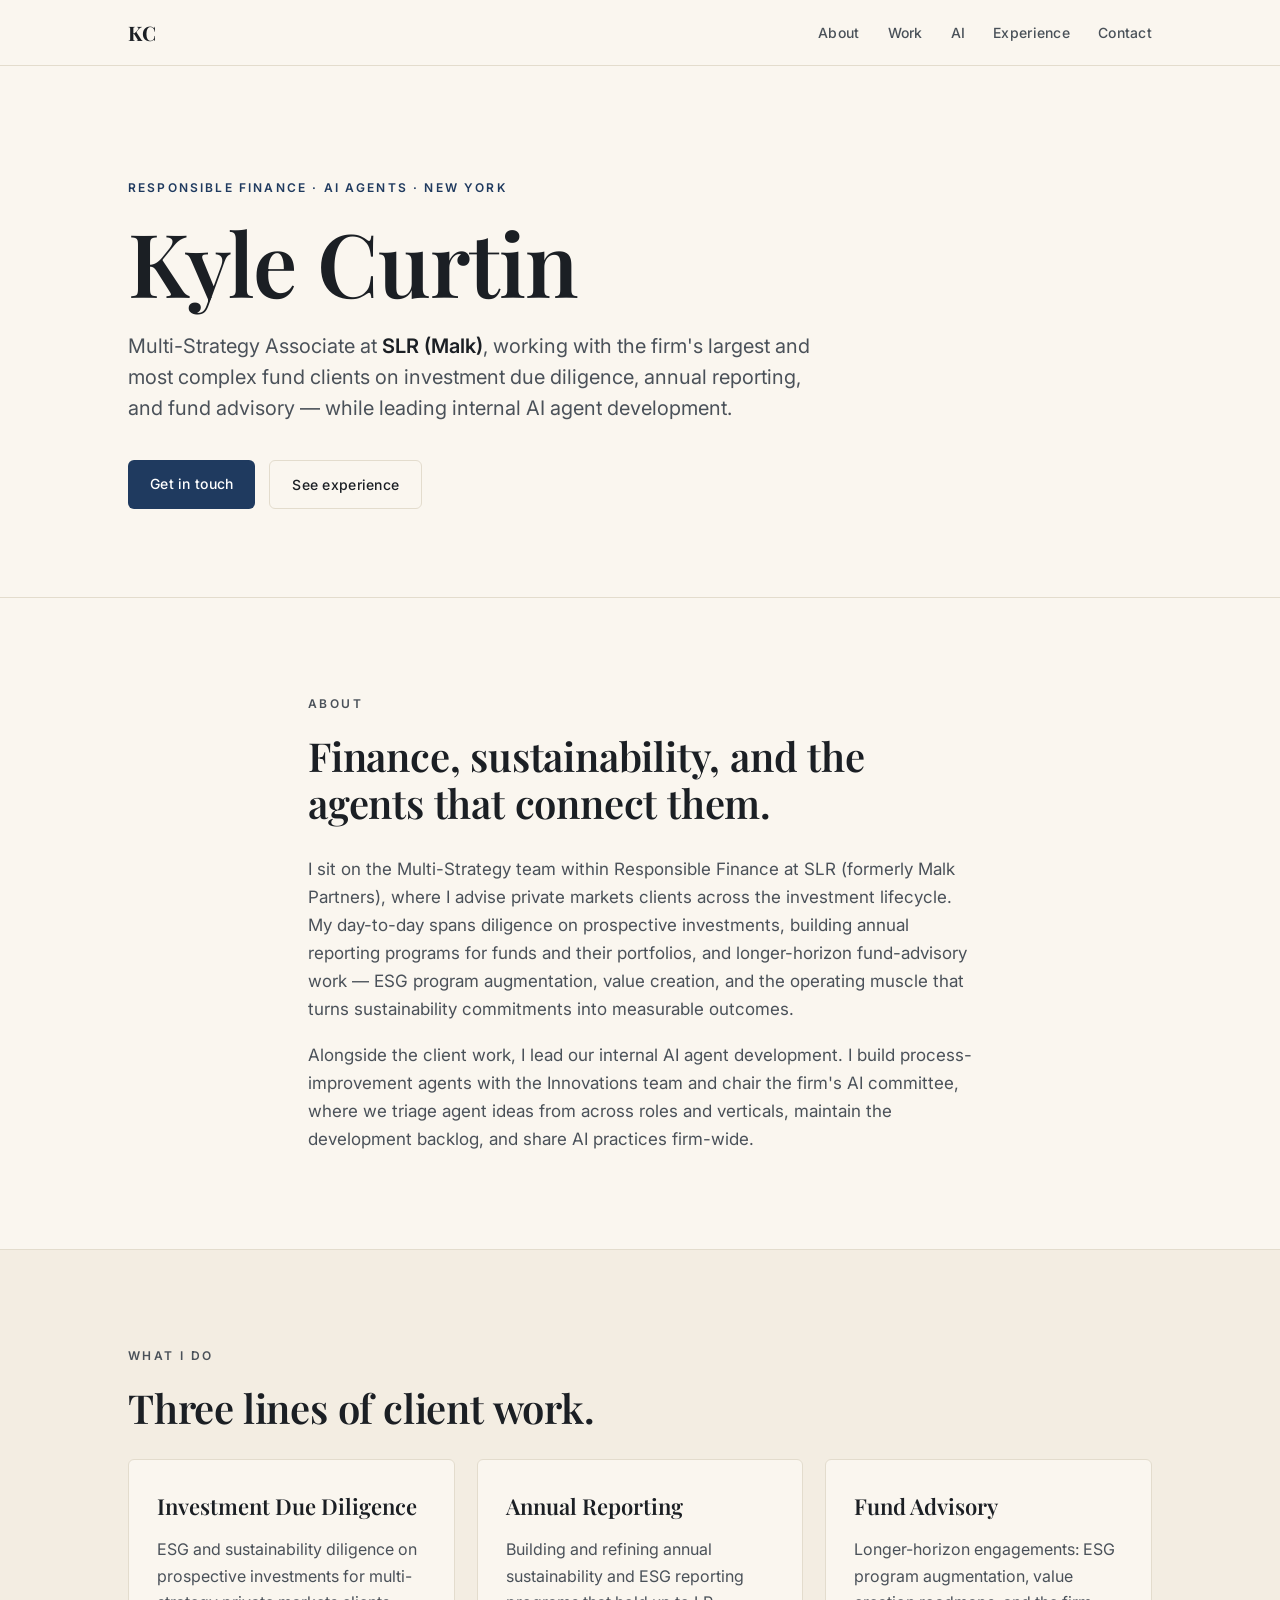
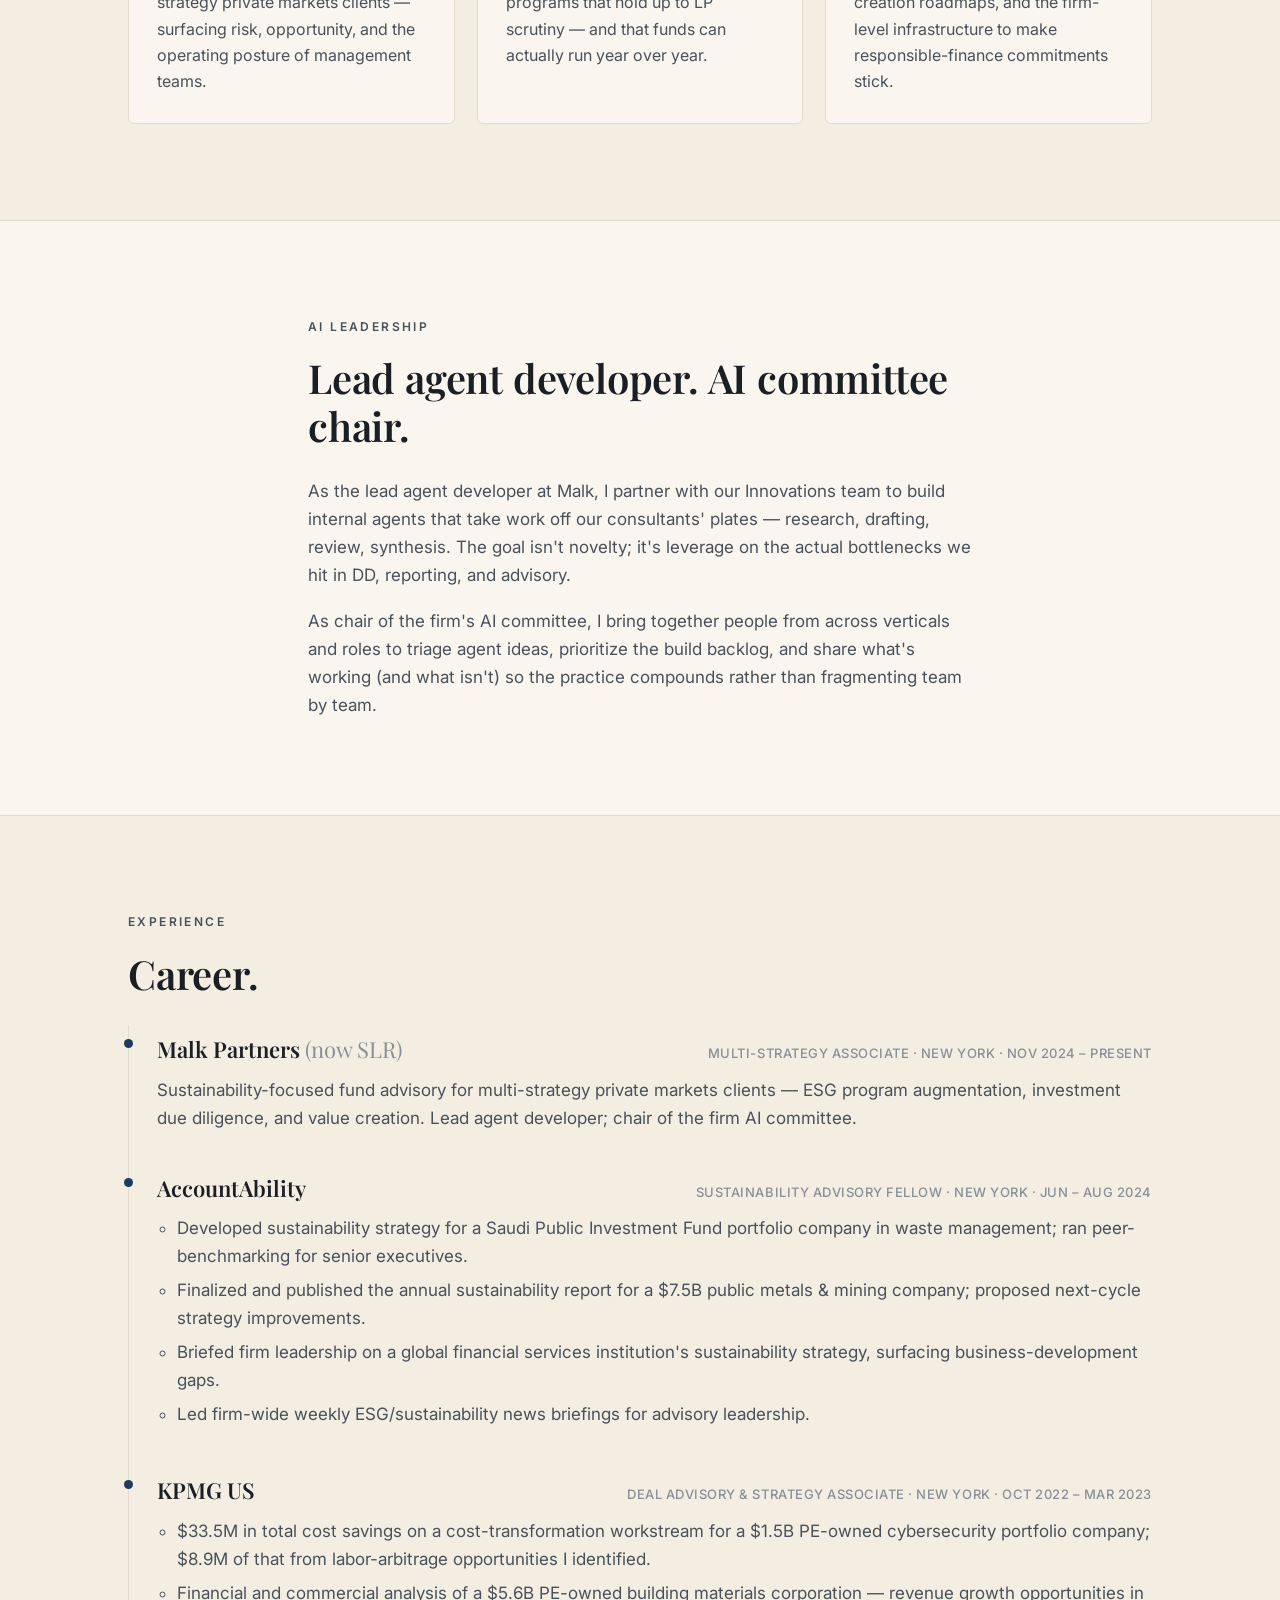
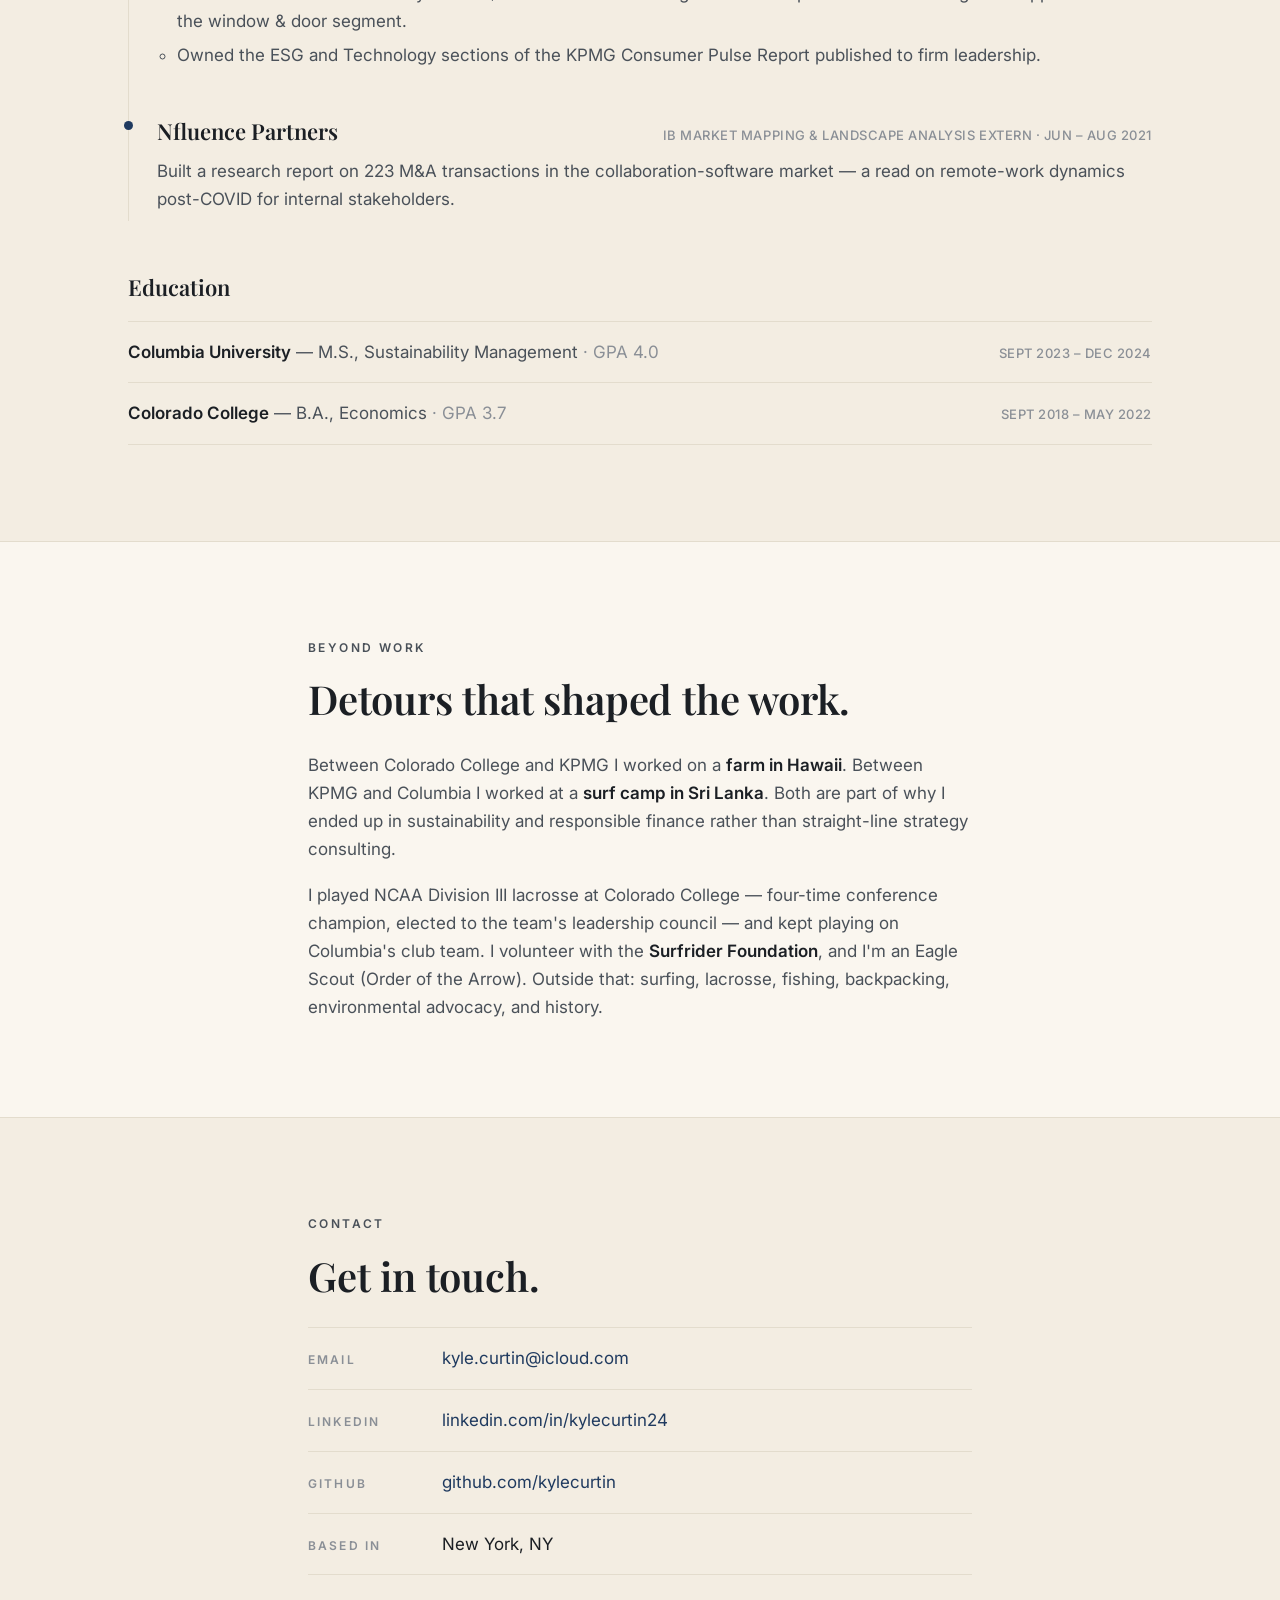
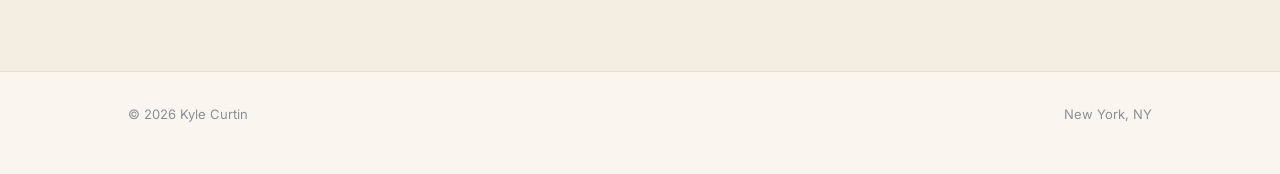
==== index.html @ 29f0e946 "Initial site: single-page personal site for Kyle Curtin" ====
<!doctype html>
<html lang="en">
<head>
  <meta charset="utf-8" />
  <meta name="viewport" content="width=device-width, initial-scale=1" />
  <title>Kyle Curtin — Responsible Finance · AI Agents</title>
  <meta name="description" content="Kyle Curtin — Multi-Strategy Associate at SLR (Malk). Investment due diligence, annual reporting, fund advisory, and AI agent development." />
  <meta name="author" content="Kyle Curtin" />
  <meta property="og:title" content="Kyle Curtin — Responsible Finance · AI Agents" />
  <meta property="og:description" content="Multi-Strategy Associate at SLR (Malk). Investment due diligence, annual reporting, fund advisory, and AI agent development." />
  <meta property="og:type" content="website" />
  <link rel="preconnect" href="https://fonts.googleapis.com" />
  <link rel="preconnect" href="https://fonts.gstatic.com" crossorigin />
  <link href="https://fonts.googleapis.com/css2?family=Playfair+Display:wght@500;600;700&family=Inter:wght@300;400;500;600&display=swap" rel="stylesheet" />
  <link rel="stylesheet" href="styles.css" />
</head>
<body>
  <header class="site-header">
    <div class="wrap">
      <a href="#top" class="mark">KC</a>
      <nav aria-label="Primary">
        <ul>
          <li><a href="#about">About</a></li>
          <li><a href="#work">Work</a></li>
          <li><a href="#ai">AI</a></li>
          <li><a href="#experience">Experience</a></li>
          <li><a href="#contact">Contact</a></li>
        </ul>
      </nav>
    </div>
  </header>

  <main id="top">

    <section class="hero">
      <div class="wrap">
        <p class="eyebrow">Responsible Finance · AI Agents · New York</p>
        <h1>Kyle Curtin</h1>
        <p class="lede">
          Multi-Strategy Associate at <strong>SLR (Malk)</strong>, working with the firm's largest and most complex fund clients on investment due diligence, annual reporting, and fund advisory — while leading internal AI agent development.
        </p>
        <div class="hero-actions">
          <a class="btn btn-primary" href="#contact">Get in touch</a>
          <a class="btn btn-ghost" href="#experience">See experience</a>
        </div>
      </div>
    </section>

    <section id="about" class="section">
      <div class="wrap narrow">
        <p class="section-label">About</p>
        <h2>Finance, sustainability, and the agents that connect them.</h2>
        <p>
          I sit on the Multi-Strategy team within Responsible Finance at SLR (formerly Malk Partners), where I advise private markets clients across the investment lifecycle. My day-to-day spans diligence on prospective investments, building annual reporting programs for funds and their portfolios, and longer-horizon fund-advisory work — ESG program augmentation, value creation, and the operating muscle that turns sustainability commitments into measurable outcomes.
        </p>
        <p>
          Alongside the client work, I lead our internal AI agent development. I build process-improvement agents with the Innovations team and chair the firm's AI committee, where we triage agent ideas from across roles and verticals, maintain the development backlog, and share AI practices firm-wide.
        </p>
      </div>
    </section>

    <section id="work" class="section section-alt">
      <div class="wrap">
        <p class="section-label">What I Do</p>
        <h2>Three lines of client work.</h2>
        <div class="cards">
          <article class="card">
            <h3>Investment Due Diligence</h3>
            <p>ESG and sustainability diligence on prospective investments for multi-strategy private markets clients — surfacing risk, opportunity, and the operating posture of management teams.</p>
          </article>
          <article class="card">
            <h3>Annual Reporting</h3>
            <p>Building and refining annual sustainability and ESG reporting programs that hold up to LP scrutiny — and that funds can actually run year over year.</p>
          </article>
          <article class="card">
            <h3>Fund Advisory</h3>
            <p>Longer-horizon engagements: ESG program augmentation, value creation roadmaps, and the firm-level infrastructure to make responsible-finance commitments stick.</p>
          </article>
        </div>
      </div>
    </section>

    <section id="ai" class="section">
      <div class="wrap narrow">
        <p class="section-label">AI Leadership</p>
        <h2>Lead agent developer. AI committee chair.</h2>
        <p>
          As the lead agent developer at Malk, I partner with our Innovations team to build internal agents that take work off our consultants' plates — research, drafting, review, synthesis. The goal isn't novelty; it's leverage on the actual bottlenecks we hit in DD, reporting, and advisory.
        </p>
        <p>
          As chair of the firm's AI committee, I bring together people from across verticals and roles to triage agent ideas, prioritize the build backlog, and share what's working (and what isn't) so the practice compounds rather than fragmenting team by team.
        </p>
      </div>
    </section>

    <section id="experience" class="section section-alt">
      <div class="wrap">
        <p class="section-label">Experience</p>
        <h2>Career.</h2>
        <ol class="timeline">
          <li>
            <div class="tl-head">
              <h3>Malk Partners <span class="muted">(now SLR)</span></h3>
              <span class="tl-meta">Multi-Strategy Associate · New York · Nov 2024 – present</span>
            </div>
            <p>Sustainability-focused fund advisory for multi-strategy private markets clients — ESG program augmentation, investment due diligence, and value creation. Lead agent developer; chair of the firm AI committee.</p>
          </li>
          <li>
            <div class="tl-head">
              <h3>AccountAbility</h3>
              <span class="tl-meta">Sustainability Advisory Fellow · New York · Jun – Aug 2024</span>
            </div>
            <ul>
              <li>Developed sustainability strategy for a Saudi Public Investment Fund portfolio company in waste management; ran peer-benchmarking for senior executives.</li>
              <li>Finalized and published the annual sustainability report for a $7.5B public metals &amp; mining company; proposed next-cycle strategy improvements.</li>
              <li>Briefed firm leadership on a global financial services institution's sustainability strategy, surfacing business-development gaps.</li>
              <li>Led firm-wide weekly ESG/sustainability news briefings for advisory leadership.</li>
            </ul>
          </li>
          <li>
            <div class="tl-head">
              <h3>KPMG US</h3>
              <span class="tl-meta">Deal Advisory &amp; Strategy Associate · New York · Oct 2022 – Mar 2023</span>
            </div>
            <ul>
              <li>$33.5M in total cost savings on a cost-transformation workstream for a $1.5B PE-owned cybersecurity portfolio company; $8.9M of that from labor-arbitrage opportunities I identified.</li>
              <li>Financial and commercial analysis of a $5.6B PE-owned building materials corporation — revenue growth opportunities in the window &amp; door segment.</li>
              <li>Owned the ESG and Technology sections of the KPMG Consumer Pulse Report published to firm leadership.</li>
            </ul>
          </li>
          <li>
            <div class="tl-head">
              <h3>Nfluence Partners</h3>
              <span class="tl-meta">IB Market Mapping &amp; Landscape Analysis Extern · Jun – Aug 2021</span>
            </div>
            <p>Built a research report on 223 M&amp;A transactions in the collaboration-software market — a read on remote-work dynamics post-COVID for internal stakeholders.</p>
          </li>
        </ol>

        <h3 class="edu-heading">Education</h3>
        <div class="edu">
          <div class="edu-row">
            <div>
              <strong>Columbia University</strong> — M.S., Sustainability Management
              <span class="muted">· GPA 4.0</span>
            </div>
            <span class="tl-meta">Sept 2023 – Dec 2024</span>
          </div>
          <div class="edu-row">
            <div>
              <strong>Colorado College</strong> — B.A., Economics
              <span class="muted">· GPA 3.7</span>
            </div>
            <span class="tl-meta">Sept 2018 – May 2022</span>
          </div>
        </div>
      </div>
    </section>

    <section id="beyond" class="section">
      <div class="wrap narrow">
        <p class="section-label">Beyond Work</p>
        <h2>Detours that shaped the work.</h2>
        <p>
          Between Colorado College and KPMG I worked on a <strong>farm in Hawaii</strong>. Between KPMG and Columbia I worked at a <strong>surf camp in Sri Lanka</strong>. Both are part of why I ended up in sustainability and responsible finance rather than straight-line strategy consulting.
        </p>
        <p>
          I played NCAA Division III lacrosse at Colorado College — four-time conference champion, elected to the team's leadership council — and kept playing on Columbia's club team. I volunteer with the <strong>Surfrider Foundation</strong>, and I'm an Eagle Scout (Order of the Arrow). Outside that: surfing, lacrosse, fishing, backpacking, environmental advocacy, and history.
        </p>
      </div>
    </section>

    <section id="contact" class="section section-alt">
      <div class="wrap narrow contact">
        <p class="section-label">Contact</p>
        <h2>Get in touch.</h2>
        <ul class="contact-list">
          <li><span class="lbl">Email</span><a href="mailto:kyle.curtin@icloud.com">kyle.curtin@icloud.com</a></li>
          <li><span class="lbl">LinkedIn</span><a href="https://linkedin.com/in/kylecurtin24/" rel="me noopener" target="_blank">linkedin.com/in/kylecurtin24</a></li>
          <li><span class="lbl">GitHub</span><a href="https://github.com/kylecurtin" rel="me noopener" target="_blank">github.com/kylecurtin</a></li>
          <li><span class="lbl">Based in</span><span>New York, NY</span></li>
        </ul>
      </div>
    </section>
  </main>

  <footer class="site-footer">
    <div class="wrap">
      <span>© <span id="year"></span> Kyle Curtin</span>
      <span class="muted">New York, NY</span>
    </div>
  </footer>

  <script>
    document.getElementById('year').textContent = new Date().getFullYear();
  </script>
</body>
</html>
---- styles.css ----
:root {
  --bg: #faf6ef;
  --bg-alt: #f3ede2;
  --ink: #1b1f24;
  --ink-soft: #4a5159;
  --muted: #8a8f96;
  --rule: #e3dccd;
  --accent: #1f3a5f;
  --accent-soft: #2c4f7c;
  --max: 1080px;
  --max-narrow: 720px;
  --radius: 6px;
  --serif: "Playfair Display", "Iowan Old Style", Georgia, serif;
  --sans: "Inter", -apple-system, BlinkMacSystemFont, "Segoe UI", Helvetica, Arial, sans-serif;
}

* { box-sizing: border-box; }

html { scroll-behavior: smooth; }

body {
  margin: 0;
  font-family: var(--sans);
  font-weight: 400;
  font-size: 17px;
  line-height: 1.65;
  color: var(--ink);
  background: var(--bg);
  -webkit-font-smoothing: antialiased;
  -moz-osx-font-smoothing: grayscale;
}

a {
  color: var(--accent);
  text-decoration: none;
  border-bottom: 1px solid transparent;
  transition: border-color 0.18s ease, color 0.18s ease;
}
a:hover { border-bottom-color: var(--accent); }

strong { font-weight: 600; color: var(--ink); }

.wrap {
  width: 100%;
  max-width: var(--max);
  margin: 0 auto;
  padding: 0 28px;
}
.wrap.narrow { max-width: var(--max-narrow); }

/* Header */
.site-header {
  position: sticky;
  top: 0;
  z-index: 10;
  background: rgba(250, 246, 239, 0.88);
  backdrop-filter: saturate(180%) blur(10px);
  -webkit-backdrop-filter: saturate(180%) blur(10px);
  border-bottom: 1px solid var(--rule);
}
.site-header .wrap {
  display: flex;
  align-items: center;
  justify-content: space-between;
  padding-top: 16px;
  padding-bottom: 16px;
}
.mark {
  font-family: var(--serif);
  font-weight: 700;
  font-size: 20px;
  letter-spacing: 0.04em;
  color: var(--ink);
  border-bottom: none;
}
.site-header nav ul {
  display: flex;
  gap: 28px;
  list-style: none;
  margin: 0;
  padding: 0;
}
.site-header nav a {
  color: var(--ink-soft);
  font-size: 14px;
  font-weight: 500;
  letter-spacing: 0.02em;
}
.site-header nav a:hover { color: var(--accent); }

/* Hero */
.hero {
  padding: 112px 0 88px;
  border-bottom: 1px solid var(--rule);
}
.eyebrow {
  font-size: 12px;
  letter-spacing: 0.18em;
  text-transform: uppercase;
  color: var(--accent);
  font-weight: 600;
  margin: 0 0 18px;
}
.hero h1 {
  font-family: var(--serif);
  font-weight: 600;
  font-size: clamp(48px, 7vw, 88px);
  line-height: 1.04;
  letter-spacing: -0.01em;
  margin: 0 0 24px;
  color: var(--ink);
}
.lede {
  font-size: 20px;
  line-height: 1.55;
  max-width: 700px;
  color: var(--ink-soft);
  margin: 0 0 36px;
}
.hero-actions { display: flex; gap: 14px; flex-wrap: wrap; }
.btn {
  display: inline-block;
  padding: 12px 22px;
  font-size: 14px;
  font-weight: 500;
  letter-spacing: 0.02em;
  border-radius: var(--radius);
  border-bottom: none;
  transition: background 0.18s, color 0.18s, border-color 0.18s;
}
.btn-primary {
  background: var(--accent);
  color: #fff;
}
.btn-primary:hover { background: var(--accent-soft); }
.btn-ghost {
  background: transparent;
  color: var(--ink);
  border: 1px solid var(--rule);
}
.btn-ghost:hover { border-color: var(--accent); color: var(--accent); }

/* Sections */
.section {
  padding: 96px 0;
  border-bottom: 1px solid var(--rule);
}
.section-alt { background: var(--bg-alt); }
.section-label {
  font-size: 12px;
  letter-spacing: 0.2em;
  text-transform: uppercase;
  color: var(--accent);
  font-weight: 600;
  margin: 0 0 14px;
}
.section h2 {
  font-family: var(--serif);
  font-weight: 600;
  font-size: clamp(28px, 3.4vw, 40px);
  line-height: 1.18;
  letter-spacing: -0.005em;
  margin: 0 0 28px;
  color: var(--ink);
  max-width: 720px;
}
.section p { margin: 0 0 18px; color: var(--ink-soft); }
.section p:last-child { margin-bottom: 0; }

/* Cards (Work) */
.cards {
  display: grid;
  gap: 22px;
  grid-template-columns: repeat(3, 1fr);
  margin-top: 8px;
}
.card {
  background: var(--bg);
  border: 1px solid var(--rule);
  border-radius: var(--radius);
  padding: 28px;
}
.card h3 {
  font-family: var(--serif);
  font-weight: 600;
  font-size: 22px;
  margin: 0 0 12px;
  color: var(--ink);
}
.card p { margin: 0; color: var(--ink-soft); font-size: 16px; }

/* Timeline */
.timeline {
  list-style: none;
  margin: 12px 0 0;
  padding: 0;
  border-left: 1px solid var(--rule);
}
.timeline > li {
  position: relative;
  padding: 6px 0 32px 28px;
}
.timeline > li::before {
  content: "";
  position: absolute;
  left: -5px;
  top: 14px;
  width: 9px;
  height: 9px;
  border-radius: 50%;
  background: var(--accent);
}
.timeline > li:last-child { padding-bottom: 8px; }
.tl-head {
  display: flex;
  align-items: baseline;
  justify-content: space-between;
  flex-wrap: wrap;
  gap: 8px 18px;
  margin-bottom: 8px;
}
.tl-head h3 {
  font-family: var(--serif);
  font-weight: 600;
  font-size: 22px;
  color: var(--ink);
  margin: 0;
}
.tl-meta {
  font-size: 13px;
  letter-spacing: 0.04em;
  color: var(--muted);
  text-transform: uppercase;
  font-weight: 500;
}
.timeline ul {
  margin: 8px 0 0;
  padding-left: 20px;
  color: var(--ink-soft);
}
.timeline ul li { margin-bottom: 6px; }
.timeline p { margin: 0; color: var(--ink-soft); }

.muted { color: var(--muted); font-weight: 400; }

/* Education */
.edu-heading {
  font-family: var(--serif);
  font-weight: 600;
  font-size: 22px;
  margin: 48px 0 16px;
  color: var(--ink);
}
.edu { border-top: 1px solid var(--rule); }
.edu-row {
  display: flex;
  justify-content: space-between;
  align-items: baseline;
  gap: 18px;
  padding: 16px 0;
  border-bottom: 1px solid var(--rule);
  flex-wrap: wrap;
}
.edu-row > div { color: var(--ink-soft); }
.edu-row strong { color: var(--ink); }

/* Contact */
.contact-list {
  list-style: none;
  margin: 8px 0 0;
  padding: 0;
  border-top: 1px solid var(--rule);
}
.contact-list li {
  display: flex;
  align-items: baseline;
  gap: 24px;
  padding: 16px 0;
  border-bottom: 1px solid var(--rule);
}
.contact-list .lbl {
  width: 110px;
  flex-shrink: 0;
  font-size: 12px;
  letter-spacing: 0.18em;
  text-transform: uppercase;
  color: var(--muted);
  font-weight: 600;
}

/* Footer */
.site-footer {
  padding: 32px 0 48px;
  font-size: 13px;
  color: var(--muted);
}
.site-footer .wrap {
  display: flex;
  justify-content: space-between;
  flex-wrap: wrap;
  gap: 8px;
}

/* Responsive */
@media (max-width: 820px) {
  body { font-size: 16px; }
  .hero { padding: 80px 0 64px; }
  .section { padding: 72px 0; }
  .cards { grid-template-columns: 1fr; }
  .site-header nav ul { gap: 18px; }
  .site-header nav a { font-size: 13px; }
  .mark { font-size: 18px; }
  .contact-list li { flex-direction: column; gap: 4px; }
  .contact-list .lbl { width: auto; }
}

@media (max-width: 520px) {
  .site-header nav ul { gap: 14px; }
  .site-header .wrap { padding: 14px 20px; }
  .wrap { padding: 0 20px; }
  .hero { padding: 64px 0 56px; }
  .lede { font-size: 18px; }
  .section { padding: 60px 0; }
  .tl-head { flex-direction: column; gap: 4px; }
}

@media (prefers-color-scheme: dark) {
  /* Keep the cream-and-navy aesthetic in dark contexts too — opt out of OS dark mode. */
  body { background: var(--bg); color: var(--ink); }
}
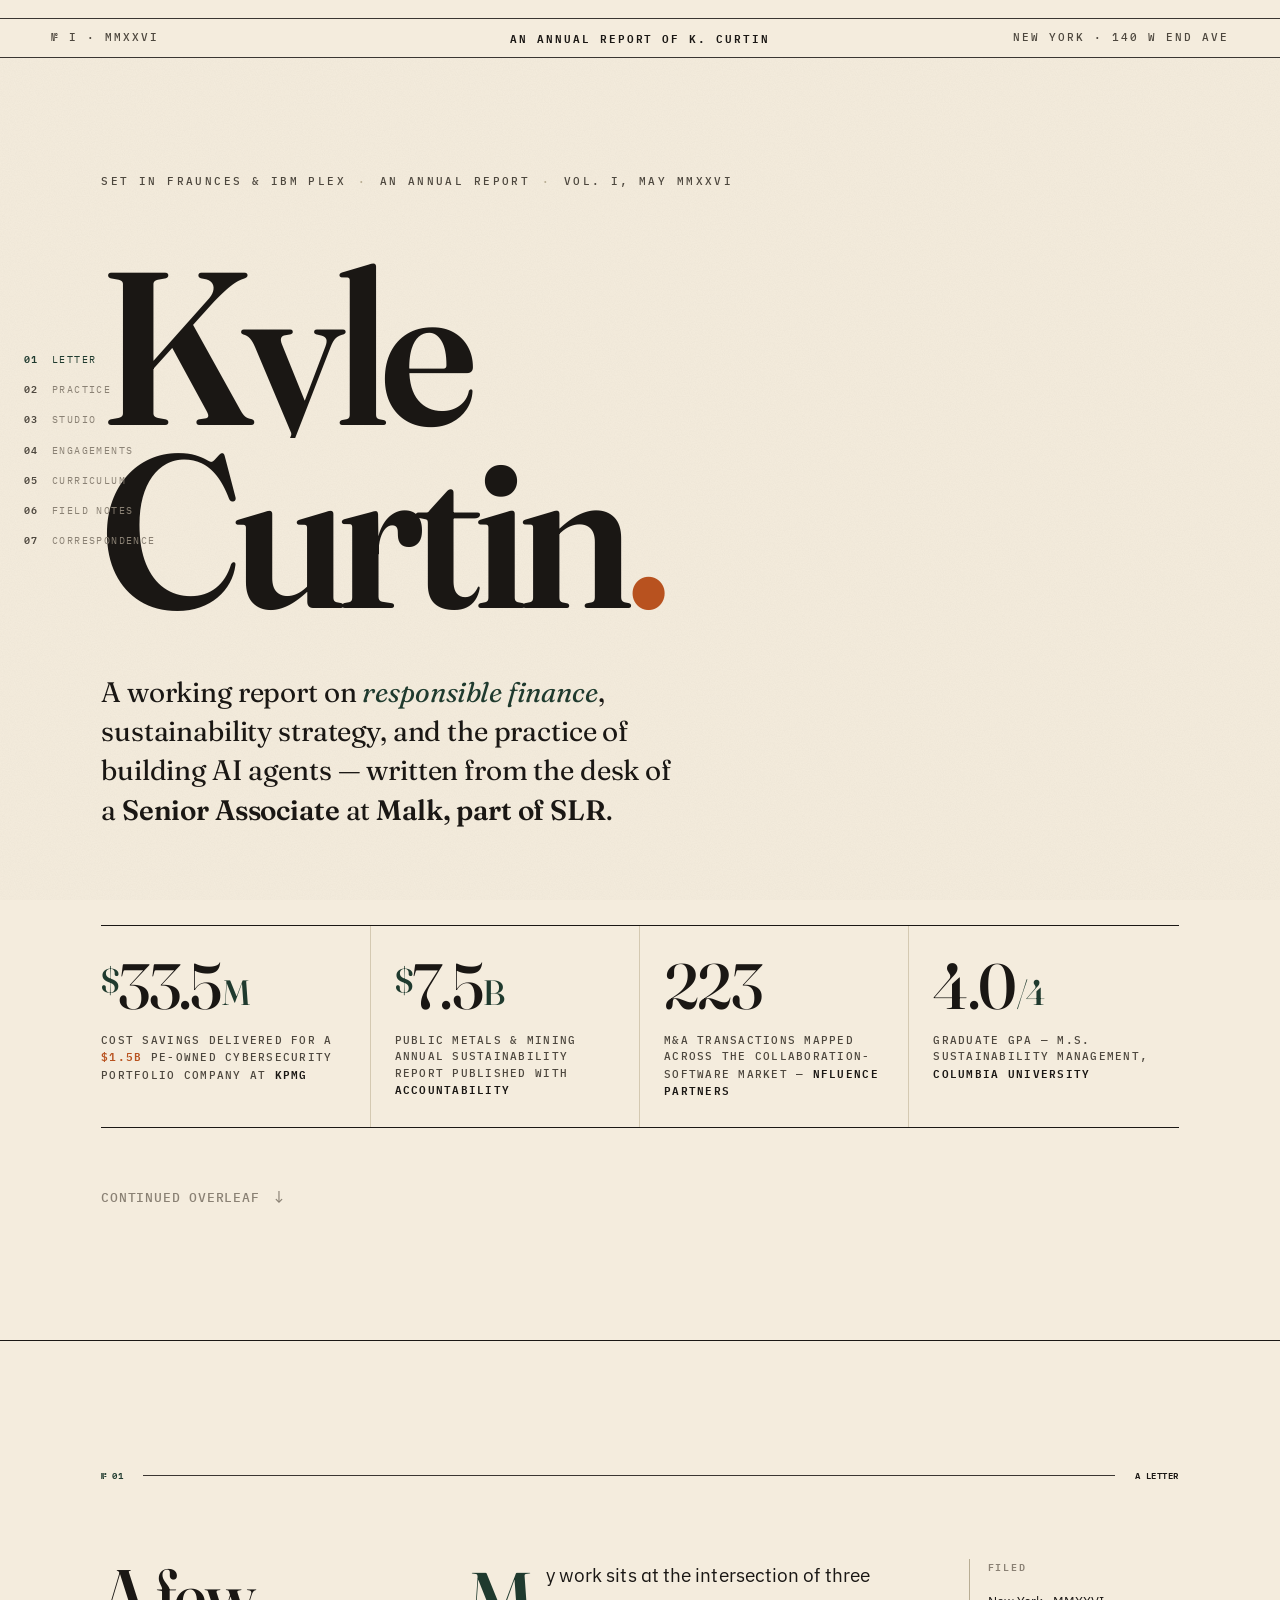
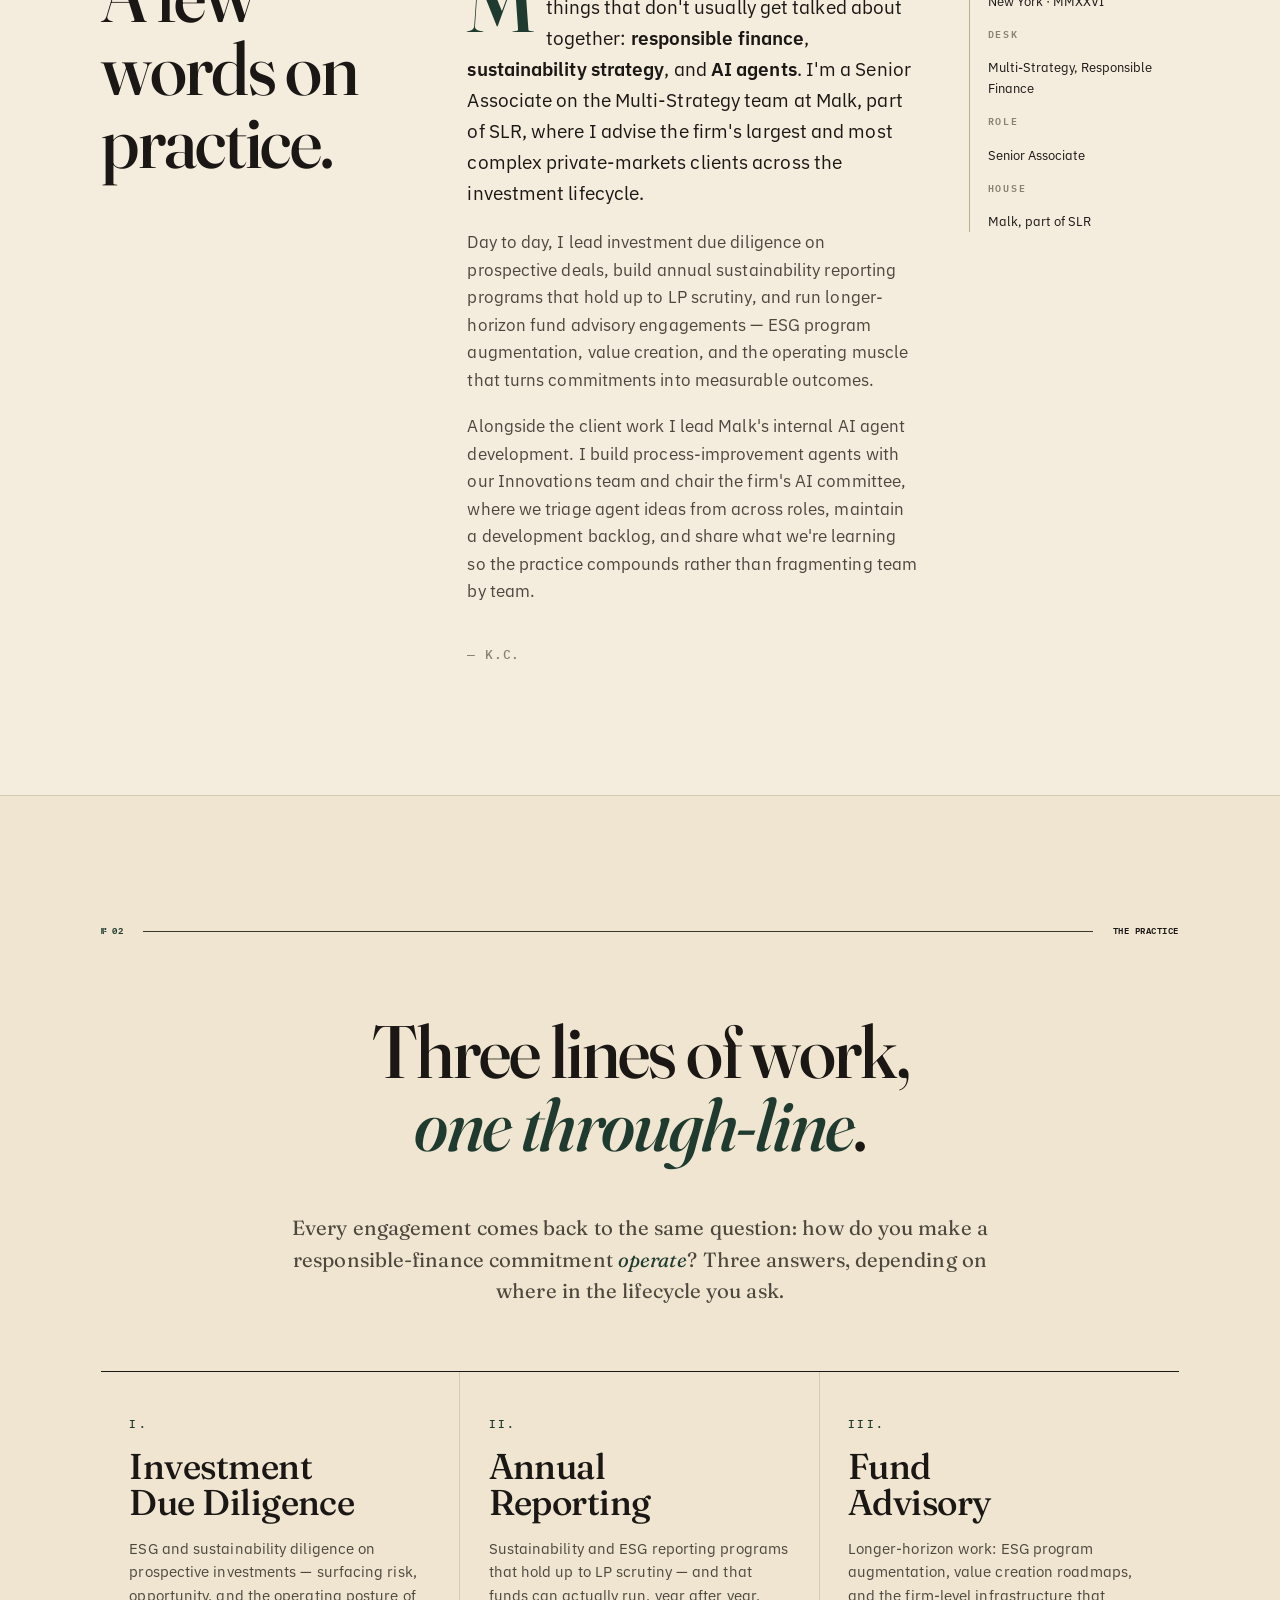
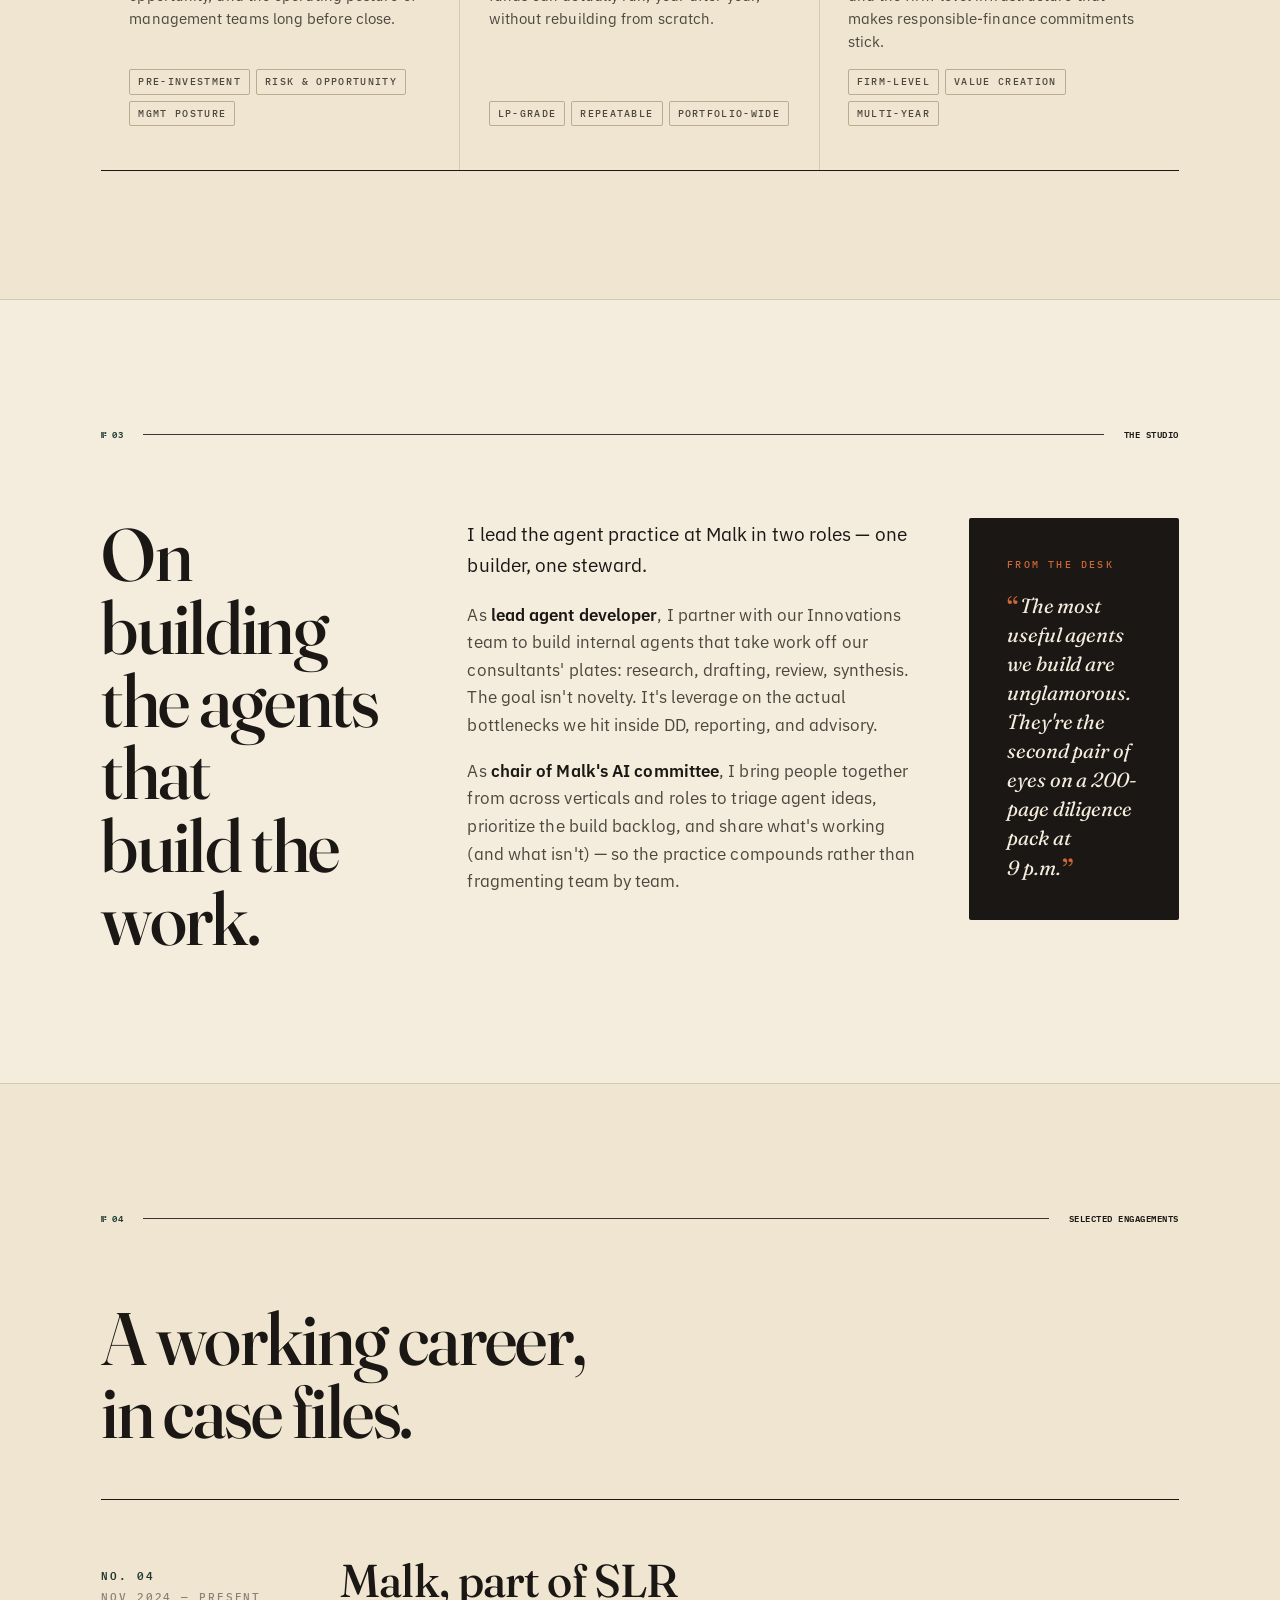
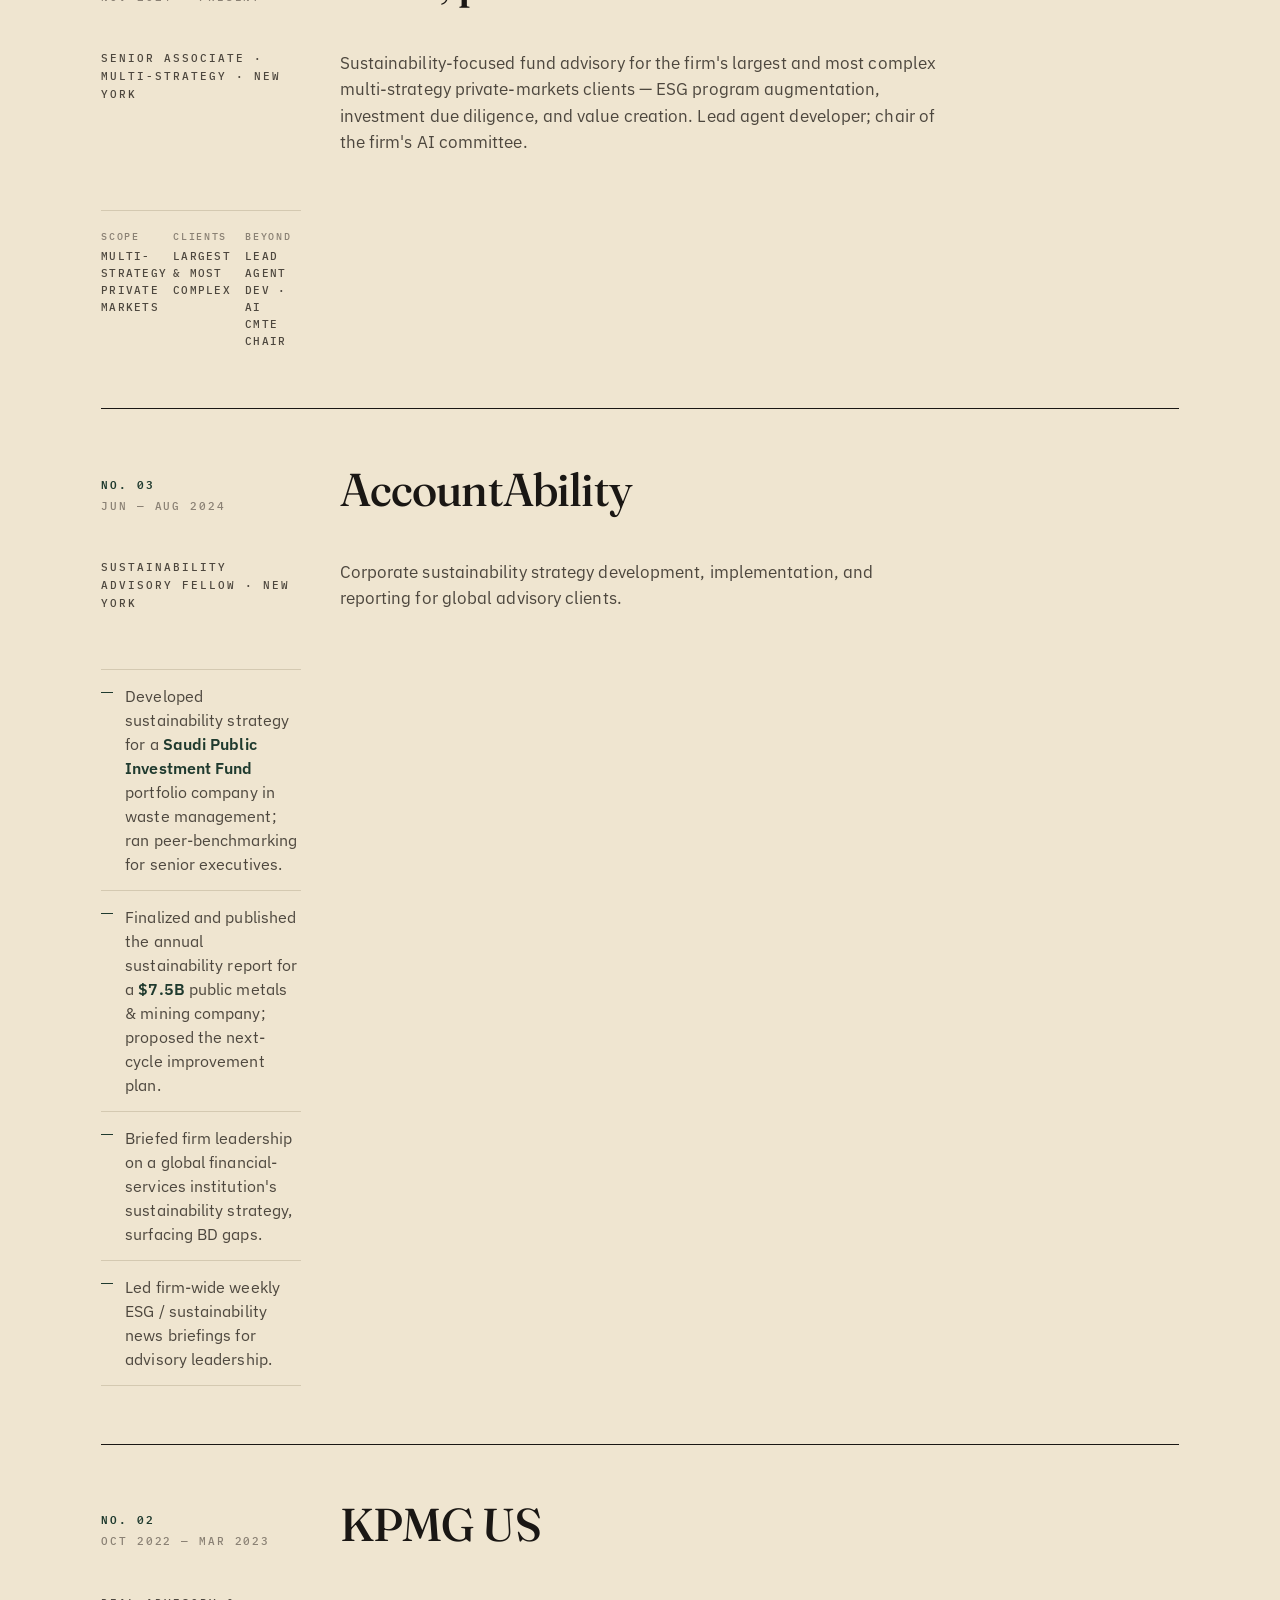
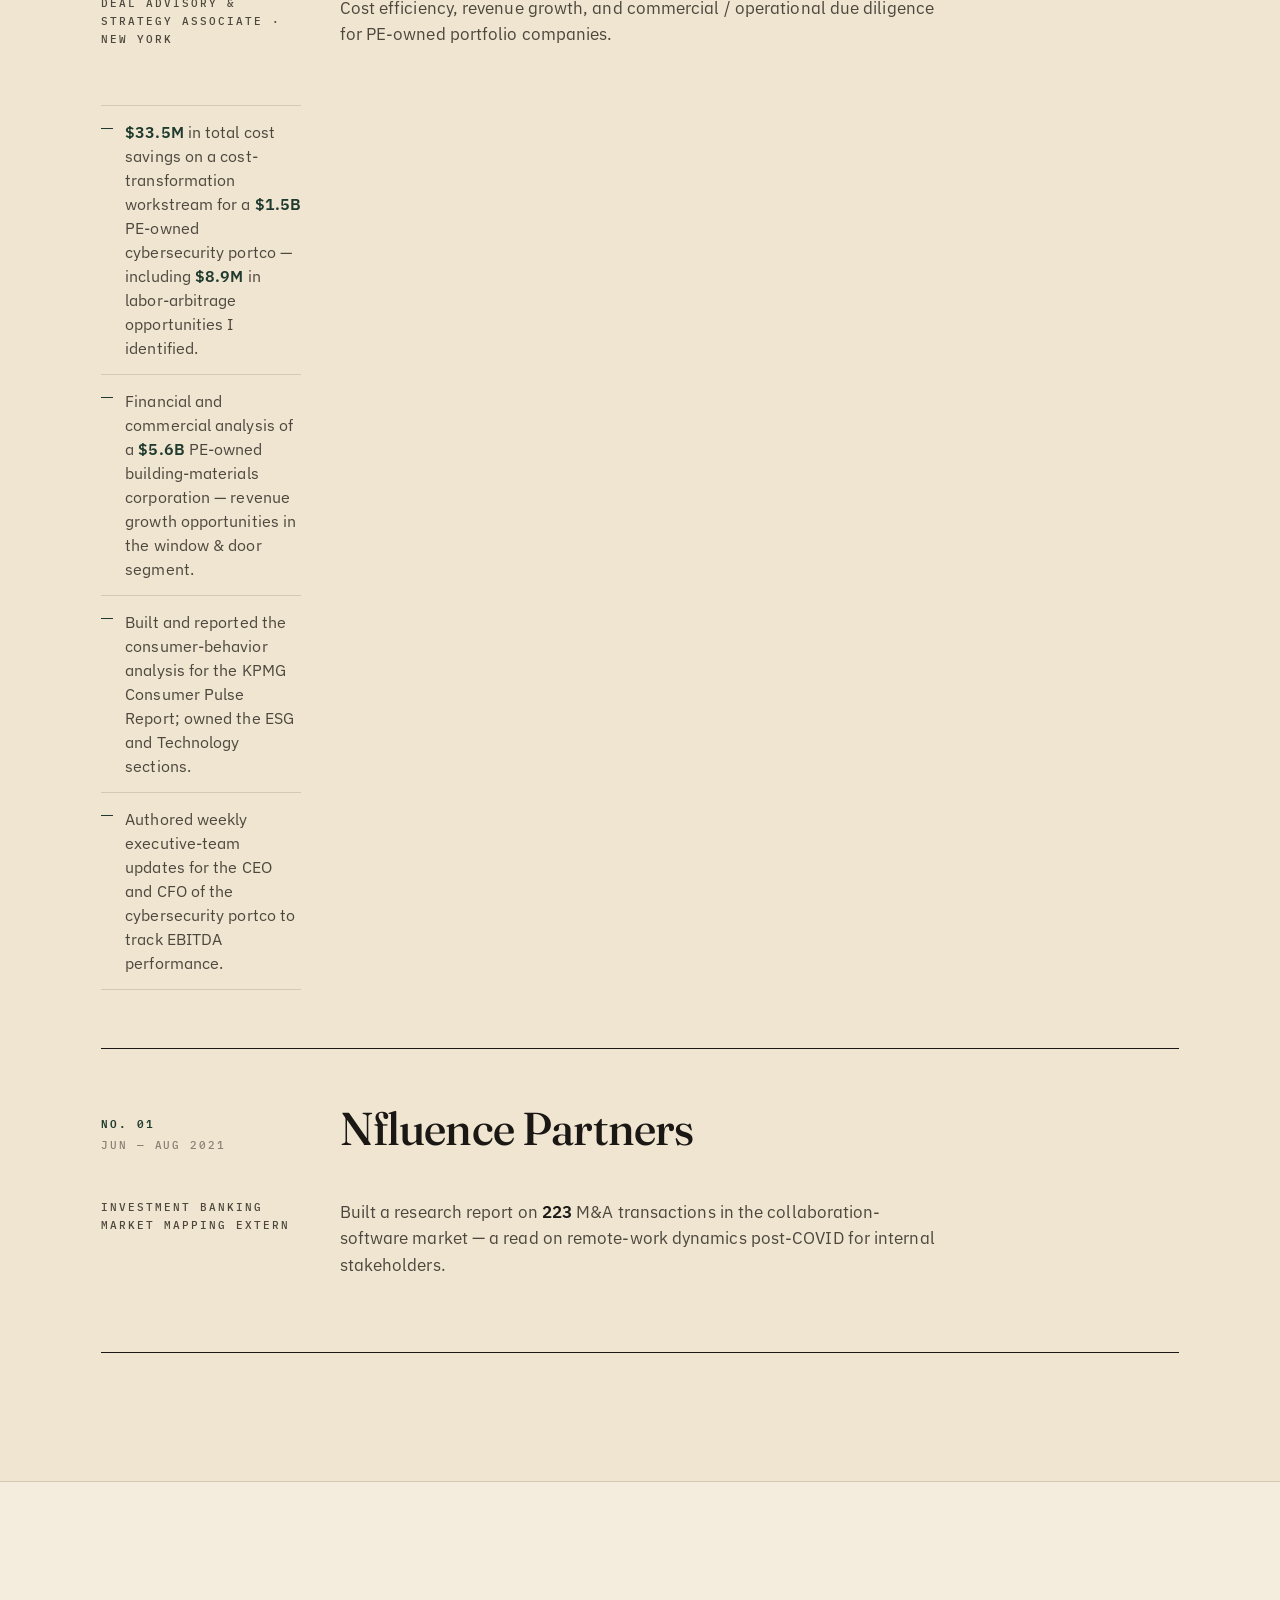
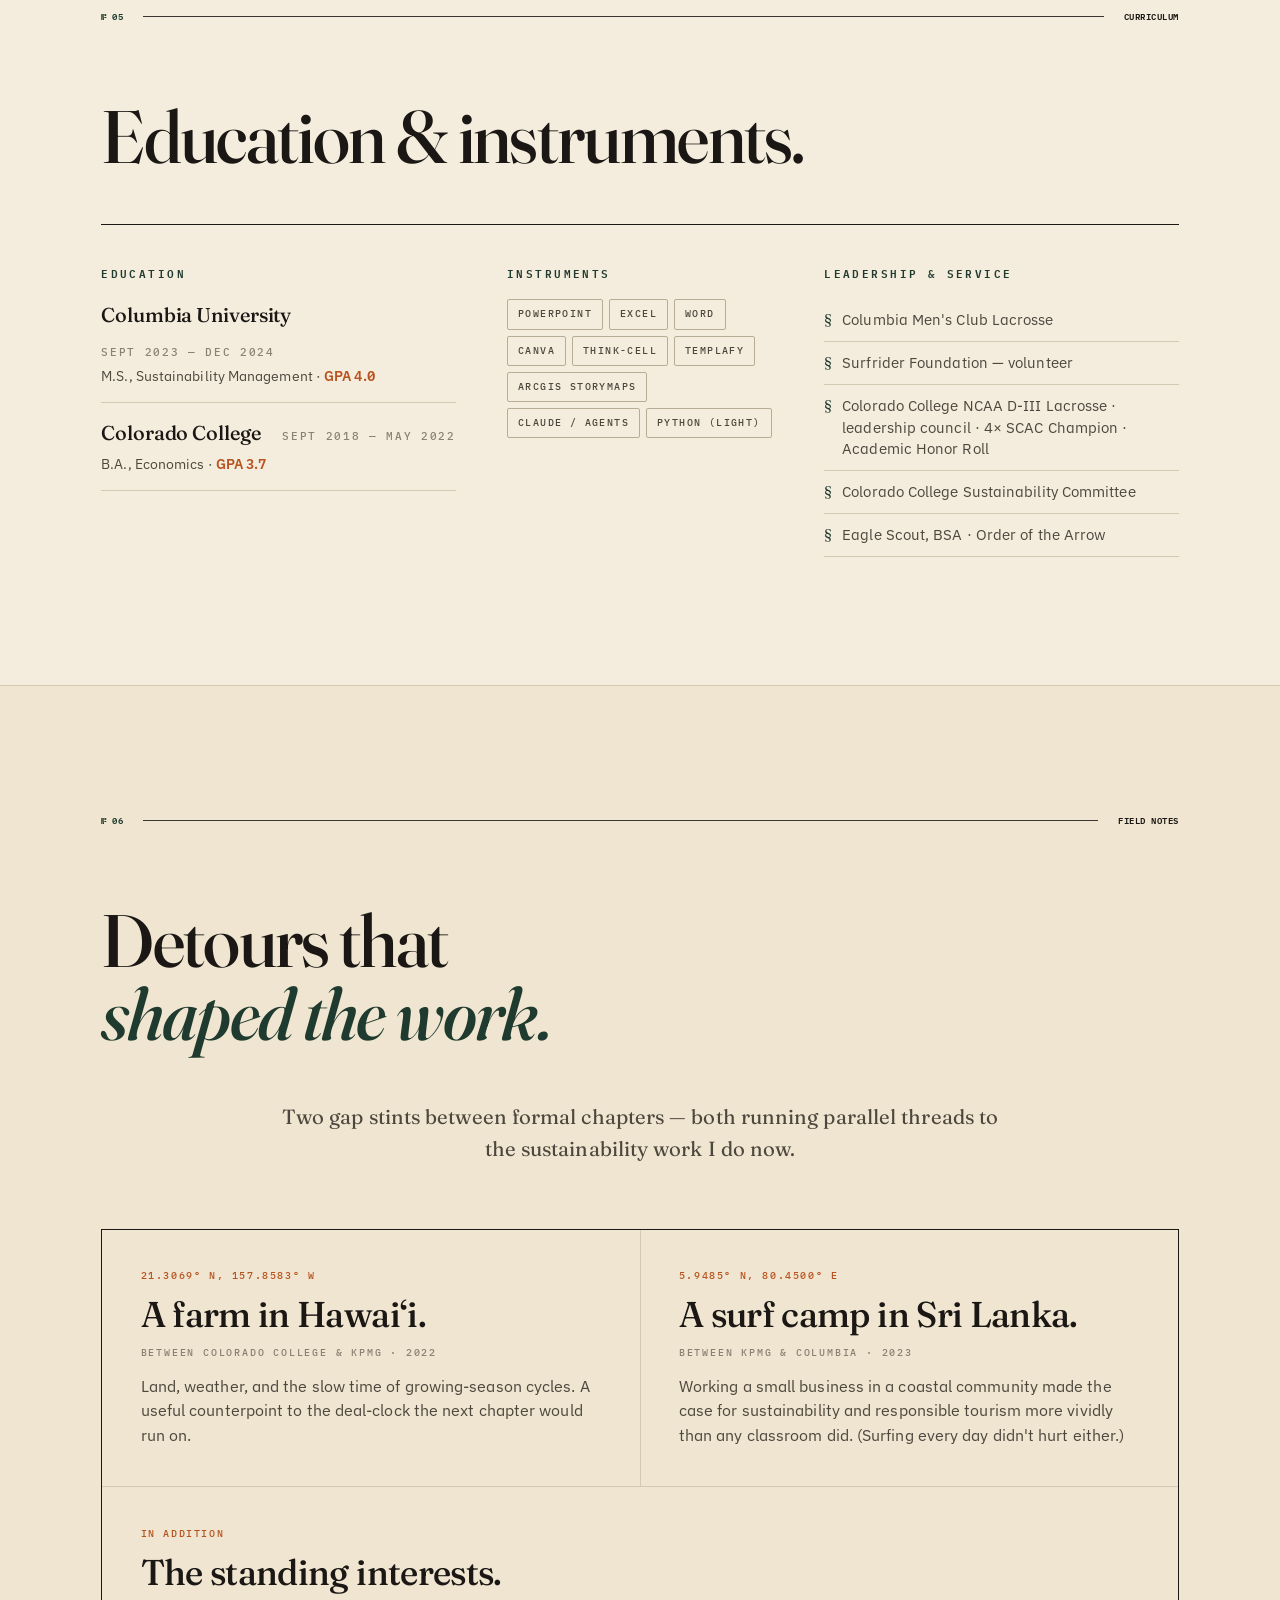
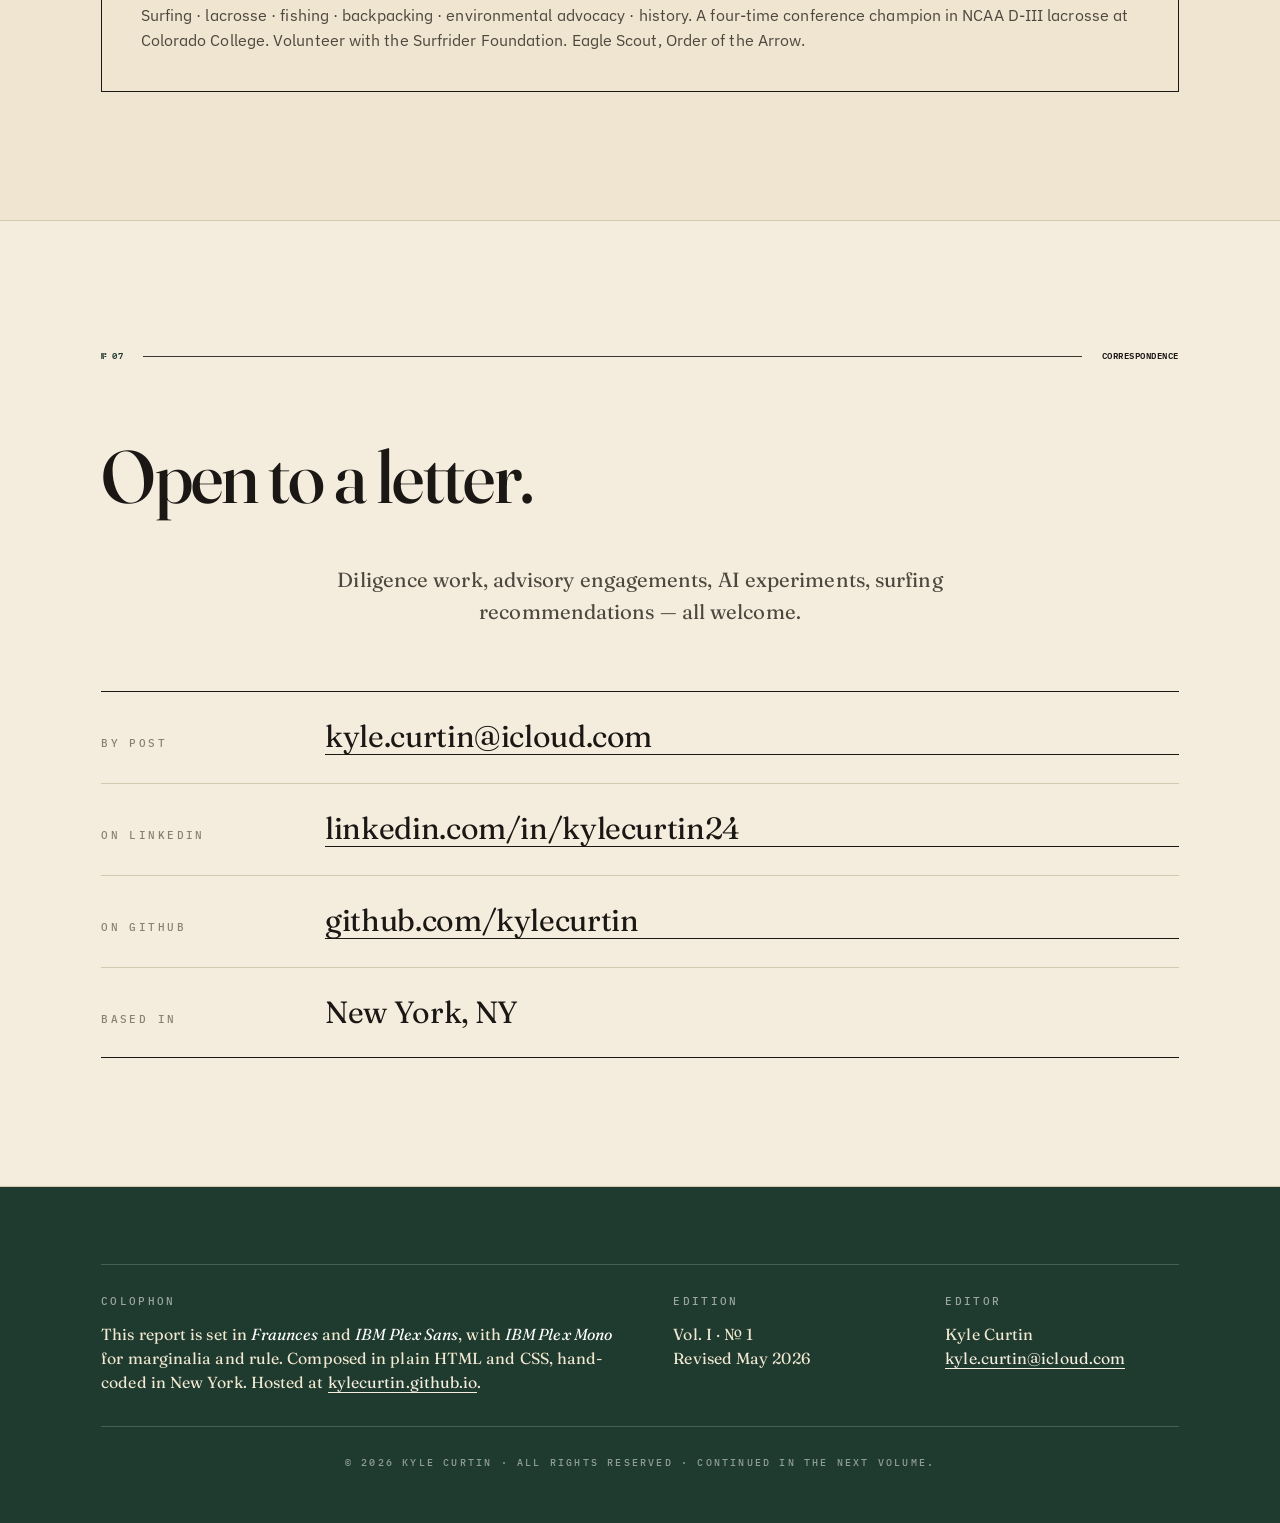
==== commit 4721afcc: "Redesign as an Annual Report — Fraunces/Plex, forest+clay on cream, editorial layout - Rebrand: 'Mal" ====
--- a/index.html
+++ b/index.html
@@ -3,196 +3,520 @@
 <head>
   <meta charset="utf-8" />
   <meta name="viewport" content="width=device-width, initial-scale=1" />
-  <title>Kyle Curtin — Responsible Finance · AI Agents</title>
-  <meta name="description" content="Kyle Curtin — Multi-Strategy Associate at SLR (Malk). Investment due diligence, annual reporting, fund advisory, and AI agent development." />
+  <title>Kyle Curtin — An Annual Report</title>
+  <meta name="description" content="Kyle Curtin — Senior Associate at Malk, part of SLR. Responsible finance, sustainability strategy, and the practice of building AI agents." />
   <meta name="author" content="Kyle Curtin" />
-  <meta property="og:title" content="Kyle Curtin — Responsible Finance · AI Agents" />
-  <meta property="og:description" content="Multi-Strategy Associate at SLR (Malk). Investment due diligence, annual reporting, fund advisory, and AI agent development." />
+  <meta name="theme-color" content="#f4ecdd" />
+  <meta property="og:title" content="Kyle Curtin — An Annual Report" />
+  <meta property="og:description" content="Senior Associate at Malk, part of SLR. Responsible finance, sustainability, and the practice of building AI agents." />
   <meta property="og:type" content="website" />
+  <meta property="og:url" content="https://kylecurtin.github.io" />
+
   <link rel="preconnect" href="https://fonts.googleapis.com" />
   <link rel="preconnect" href="https://fonts.gstatic.com" crossorigin />
-  <link href="https://fonts.googleapis.com/css2?family=Playfair+Display:wght@500;600;700&family=Inter:wght@300;400;500;600&display=swap" rel="stylesheet" />
+  <link href="https://fonts.googleapis.com/css2?family=Fraunces:ital,opsz,wght@0,9..144,300..900;1,9..144,300..900&family=IBM+Plex+Sans:wght@300;400;500;600&family=IBM+Plex+Mono:wght@400;500;600&display=swap" rel="stylesheet" />
+
+  <link rel="icon" href="data:image/svg+xml,%3Csvg xmlns='http://www.w3.org/2000/svg' viewBox='0 0 64 64'%3E%3Crect width='64' height='64' fill='%23f4ecdd'/%3E%3Ctext x='32' y='44' text-anchor='middle' font-family='Georgia,serif' font-size='36' font-weight='600' fill='%231f3a2e'%3EKC%3C/text%3E%3C/svg%3E" />
   <link rel="stylesheet" href="styles.css" />
 </head>
+
 <body>
-  <header class="site-header">
+
+  <!-- Paper grain texture overlay -->
+  <div class="grain" aria-hidden="true"></div>
+
+  <!-- Masthead -->
+  <header class="masthead" id="top">
+    <div class="masthead-rule"></div>
+    <div class="masthead-row mono">
+      <span class="m-cell">№ I · MMXXVI</span>
+      <span class="m-cell m-title">An Annual Report of K. Curtin</span>
+      <span class="m-cell m-right">New York · 140 W End Ave</span>
+    </div>
+    <div class="masthead-rule"></div>
+  </header>
+
+  <!-- Floating chapter index -->
+  <nav class="folio" aria-label="Chapter index">
+    <ol>
+      <li><a href="#letter"      data-target="letter"><span class="folio-num">01</span><span class="folio-label">Letter</span></a></li>
+      <li><a href="#practice"    data-target="practice"><span class="folio-num">02</span><span class="folio-label">Practice</span></a></li>
+      <li><a href="#studio"      data-target="studio"><span class="folio-num">03</span><span class="folio-label">Studio</span></a></li>
+      <li><a href="#engagements" data-target="engagements"><span class="folio-num">04</span><span class="folio-label">Engagements</span></a></li>
+      <li><a href="#curriculum"  data-target="curriculum"><span class="folio-num">05</span><span class="folio-label">Curriculum</span></a></li>
+      <li><a href="#field"       data-target="field"><span class="folio-num">06</span><span class="folio-label">Field&nbsp;Notes</span></a></li>
+      <li><a href="#correspond"  data-target="correspond"><span class="folio-num">07</span><span class="folio-label">Correspondence</span></a></li>
+    </ol>
+  </nav>
+
+  <main>
+
+    <!-- ─────────── COVER ─────────── -->
+    <section class="cover" aria-label="Cover">
+      <div class="wrap">
+        <p class="kicker mono reveal" style="--d:.05s">
+          <span>Set in Fraunces &amp; IBM Plex</span>
+          <span class="dot">·</span>
+          <span>An annual report</span>
+          <span class="dot">·</span>
+          <span>Vol. I, May MMXXVI</span>
+        </p>
+
+        <h1 class="cover-title">
+          <span class="line reveal" style="--d:.15s">Kyle</span>
+          <span class="line reveal" style="--d:.30s">Curtin<span class="period">.</span></span>
+        </h1>
+
+        <p class="deck reveal" style="--d:.55s">
+          A working report on <em>responsible finance</em>, sustainability strategy, and the practice of building AI agents — written from the desk of a <strong>Senior Associate</strong> at <strong>Malk, part of SLR</strong>.
+        </p>
+
+        <div class="ticker reveal" style="--d:.75s">
+          <div class="t-item">
+            <span class="figure"><span class="sym">$</span>33.5<span class="suf">M</span></span>
+            <span class="caption mono">Cost savings delivered for a <span class="hi">$1.5B</span> PE-owned cybersecurity portfolio company at <strong>KPMG</strong></span>
+          </div>
+          <div class="t-item">
+            <span class="figure"><span class="sym">$</span>7.5<span class="suf">B</span></span>
+            <span class="caption mono">Public metals &amp; mining annual sustainability report published with <strong>AccountAbility</strong></span>
+          </div>
+          <div class="t-item">
+            <span class="figure">223</span>
+            <span class="caption mono">M&amp;A transactions mapped across the collaboration-software market — <strong>Nfluence Partners</strong></span>
+          </div>
+          <div class="t-item">
+            <span class="figure">4.0<span class="suf">/4</span></span>
+            <span class="caption mono">Graduate GPA — M.S. Sustainability Management, <strong>Columbia University</strong></span>
+          </div>
+        </div>
+
+        <div class="cover-foot reveal" style="--d:.95s">
+          <span class="mono">Continued overleaf</span>
+          <span class="arrow" aria-hidden="true">↓</span>
+        </div>
+      </div>
+    </section>
+
+
+    <!-- ─────────── 01 — LETTER ─────────── -->
+    <section id="letter" class="chapter">
+      <div class="wrap">
+        <header class="chapter-head">
+          <span class="ch-num mono">№ 01</span>
+          <span class="ch-rule"></span>
+          <span class="ch-name mono">A Letter</span>
+        </header>
+
+        <div class="chapter-grid">
+          <h2 class="display">
+            A few words on practice.
+          </h2>
+
+          <div class="prose">
+            <p class="lede has-dropcap">
+              My work sits at the intersection of three things that don't usually get talked about together: <strong>responsible finance</strong>, <strong>sustainability strategy</strong>, and <strong>AI agents</strong>. I'm a Senior Associate on the Multi-Strategy team at Malk, part of SLR, where I advise the firm's largest and most complex private-markets clients across the investment lifecycle.
+            </p>
+            <p>
+              Day to day, I lead investment due diligence on prospective deals, build annual sustainability reporting programs that hold up to LP scrutiny, and run longer-horizon fund advisory engagements — ESG program augmentation, value creation, and the operating muscle that turns commitments into measurable outcomes.
+            </p>
+            <p>
+              Alongside the client work I lead Malk's internal AI agent development. I build process-improvement agents with our Innovations team and chair the firm's AI committee, where we triage agent ideas from across roles, maintain a development backlog, and share what we're learning so the practice compounds rather than fragmenting team by team.
+            </p>
+            <p class="sign-off">
+              <span class="mono">— K.C.</span>
+            </p>
+          </div>
+
+          <aside class="margin-note">
+            <dl>
+              <dt class="mono">Filed</dt>
+              <dd>New York · MMXXVI</dd>
+              <dt class="mono">Desk</dt>
+              <dd>Multi-Strategy, Responsible Finance</dd>
+              <dt class="mono">Role</dt>
+              <dd>Senior Associate</dd>
+              <dt class="mono">House</dt>
+              <dd>Malk, part of SLR</dd>
+            </dl>
+          </aside>
+        </div>
+      </div>
+    </section>
+
+
+    <!-- ─────────── 02 — PRACTICE ─────────── -->
+    <section id="practice" class="chapter chapter-alt">
+      <div class="wrap">
+        <header class="chapter-head">
+          <span class="ch-num mono">№ 02</span>
+          <span class="ch-rule"></span>
+          <span class="ch-name mono">The Practice</span>
+        </header>
+
+        <h2 class="display center">
+          Three lines of work,<br /><em>one through-line</em>.
+        </h2>
+
+        <p class="standfirst">
+          Every engagement comes back to the same question: how do you make a responsible-finance commitment <em>operate</em>? Three answers, depending on where in the lifecycle you ask.
+        </p>
+
+        <div class="services">
+          <article class="service">
+            <span class="s-num mono">I.</span>
+            <h3>Investment<br />Due&nbsp;Diligence</h3>
+            <p>ESG and sustainability diligence on prospective investments — surfacing risk, opportunity, and the operating posture of management teams long before close.</p>
+            <ul class="tags mono">
+              <li>Pre-investment</li><li>Risk &amp; opportunity</li><li>Mgmt posture</li>
+            </ul>
+          </article>
+
+          <article class="service">
+            <span class="s-num mono">II.</span>
+            <h3>Annual<br />Reporting</h3>
+            <p>Sustainability and ESG reporting programs that hold up to LP scrutiny — and that funds can actually run, year after year, without rebuilding from scratch.</p>
+            <ul class="tags mono">
+              <li>LP-grade</li><li>Repeatable</li><li>Portfolio-wide</li>
+            </ul>
+          </article>
+
+          <article class="service">
+            <span class="s-num mono">III.</span>
+            <h3>Fund<br />Advisory</h3>
+            <p>Longer-horizon work: ESG program augmentation, value creation roadmaps, and the firm-level infrastructure that makes responsible-finance commitments stick.</p>
+            <ul class="tags mono">
+              <li>Firm-level</li><li>Value creation</li><li>Multi-year</li>
+            </ul>
+          </article>
+        </div>
+      </div>
+    </section>
+
+
+    <!-- ─────────── 03 — STUDIO ─────────── -->
+    <section id="studio" class="chapter">
+      <div class="wrap">
+        <header class="chapter-head">
+          <span class="ch-num mono">№ 03</span>
+          <span class="ch-rule"></span>
+          <span class="ch-name mono">The Studio</span>
+        </header>
+
+        <div class="chapter-grid">
+          <h2 class="display">
+            On building<br />the agents that<br />build the work.
+          </h2>
+
+          <div class="prose">
+            <p class="lede">
+              I lead the agent practice at Malk in two roles — one builder, one steward.
+            </p>
+            <p>
+              As <strong>lead agent developer</strong>, I partner with our Innovations team to build internal agents that take work off our consultants' plates: research, drafting, review, synthesis. The goal isn't novelty. It's leverage on the actual bottlenecks we hit inside DD, reporting, and advisory.
+            </p>
+            <p>
+              As <strong>chair of Malk's AI committee</strong>, I bring people together from across verticals and roles to triage agent ideas, prioritize the build backlog, and share what's working (and what isn't) — so the practice compounds rather than fragmenting team by team.
+            </p>
+          </div>
+
+          <aside class="callout">
+            <span class="mono c-lbl">From the desk</span>
+            <p class="c-quote">
+              <span class="quotemark" aria-hidden="true">“</span>The most useful agents we build are unglamorous. They're the second pair of eyes on a 200-page diligence pack at 9&nbsp;p.m.<span class="quotemark close" aria-hidden="true">”</span>
+            </p>
+          </aside>
+        </div>
+      </div>
+    </section>
+
+
+    <!-- ─────────── 04 — ENGAGEMENTS ─────────── -->
+    <section id="engagements" class="chapter chapter-alt">
+      <div class="wrap">
+        <header class="chapter-head">
+          <span class="ch-num mono">№ 04</span>
+          <span class="ch-rule"></span>
+          <span class="ch-name mono">Selected Engagements</span>
+        </header>
+
+        <h2 class="display">A working career,<br />in case files.</h2>
+
+        <ol class="cases">
+
+          <li class="case">
+            <div class="case-meta mono">
+              <span class="case-no">No. 04</span>
+              <span class="case-date">Nov 2024 — Present</span>
+            </div>
+            <h3 class="case-title">Malk, part of SLR</h3>
+            <p class="case-sub mono">Senior Associate · Multi-Strategy · New York</p>
+            <p class="case-body">
+              Sustainability-focused fund advisory for the firm's largest and most complex multi-strategy private-markets clients — ESG program augmentation, investment due diligence, and value creation. Lead agent developer; chair of the firm's AI committee.
+            </p>
+            <div class="case-stats mono">
+              <span><em>Scope</em> Multi-strategy private markets</span>
+              <span><em>Clients</em> Largest &amp; most complex</span>
+              <span><em>Beyond</em> Lead agent dev · AI cmte chair</span>
+            </div>
+          </li>
+
+          <li class="case">
+            <div class="case-meta mono">
+              <span class="case-no">No. 03</span>
+              <span class="case-date">Jun — Aug 2024</span>
+            </div>
+            <h3 class="case-title">AccountAbility</h3>
+            <p class="case-sub mono">Sustainability Advisory Fellow · New York</p>
+            <p class="case-body">
+              Corporate sustainability strategy development, implementation, and reporting for global advisory clients.
+            </p>
+            <ul class="case-bullets">
+              <li>Developed sustainability strategy for a <strong>Saudi Public Investment Fund</strong> portfolio company in waste management; ran peer-benchmarking for senior executives.</li>
+              <li>Finalized and published the annual sustainability report for a <strong>$7.5B</strong> public metals &amp; mining company; proposed the next-cycle improvement plan.</li>
+              <li>Briefed firm leadership on a global financial-services institution's sustainability strategy, surfacing BD gaps.</li>
+              <li>Led firm-wide weekly ESG / sustainability news briefings for advisory leadership.</li>
+            </ul>
+          </li>
+
+          <li class="case">
+            <div class="case-meta mono">
+              <span class="case-no">No. 02</span>
+              <span class="case-date">Oct 2022 — Mar 2023</span>
+            </div>
+            <h3 class="case-title">KPMG&nbsp;US</h3>
+            <p class="case-sub mono">Deal Advisory &amp; Strategy Associate · New York</p>
+            <p class="case-body">
+              Cost efficiency, revenue growth, and commercial / operational due diligence for PE-owned portfolio companies.
+            </p>
+            <ul class="case-bullets">
+              <li><strong>$33.5M</strong> in total cost savings on a cost-transformation workstream for a <strong>$1.5B</strong> PE-owned cybersecurity portco — including <strong>$8.9M</strong> in labor-arbitrage opportunities I identified.</li>
+              <li>Financial and commercial analysis of a <strong>$5.6B</strong> PE-owned building-materials corporation — revenue growth opportunities in the window &amp; door segment.</li>
+              <li>Built and reported the consumer-behavior analysis for the KPMG Consumer Pulse Report; owned the ESG and Technology sections.</li>
+              <li>Authored weekly executive-team updates for the CEO and CFO of the cybersecurity portco to track EBITDA performance.</li>
+            </ul>
+          </li>
+
+          <li class="case">
+            <div class="case-meta mono">
+              <span class="case-no">No. 01</span>
+              <span class="case-date">Jun — Aug 2021</span>
+            </div>
+            <h3 class="case-title">Nfluence Partners</h3>
+            <p class="case-sub mono">Investment Banking Market Mapping Extern</p>
+            <p class="case-body">
+              Built a research report on <strong>223</strong> M&amp;A transactions in the collaboration-software market — a read on remote-work dynamics post-COVID for internal stakeholders.
+            </p>
+          </li>
+
+        </ol>
+      </div>
+    </section>
+
+
+    <!-- ─────────── 05 — CURRICULUM ─────────── -->
+    <section id="curriculum" class="chapter">
+      <div class="wrap">
+        <header class="chapter-head">
+          <span class="ch-num mono">№ 05</span>
+          <span class="ch-rule"></span>
+          <span class="ch-name mono">Curriculum</span>
+        </header>
+
+        <h2 class="display">Education &amp; instruments.</h2>
+
+        <div class="cv-grid">
+          <div class="cv-col">
+            <h3 class="cv-heading mono">Education</h3>
+            <ol class="cv-list">
+              <li>
+                <div class="cv-row">
+                  <strong>Columbia University</strong>
+                  <span class="mono cv-date">Sept 2023 — Dec 2024</span>
+                </div>
+                <span class="cv-sub">M.S., Sustainability Management · <span class="hi">GPA 4.0</span></span>
+              </li>
+              <li>
+                <div class="cv-row">
+                  <strong>Colorado College</strong>
+                  <span class="mono cv-date">Sept 2018 — May 2022</span>
+                </div>
+                <span class="cv-sub">B.A., Economics · <span class="hi">GPA 3.7</span></span>
+              </li>
+            </ol>
+          </div>
+
+          <div class="cv-col">
+            <h3 class="cv-heading mono">Instruments</h3>
+            <ul class="cv-pills mono">
+              <li>PowerPoint</li>
+              <li>Excel</li>
+              <li>Word</li>
+              <li>Canva</li>
+              <li>Think-Cell</li>
+              <li>Templafy</li>
+              <li>ArcGIS&nbsp;StoryMaps</li>
+              <li>Claude / agents</li>
+              <li>Python (light)</li>
+            </ul>
+          </div>
+
+          <div class="cv-col">
+            <h3 class="cv-heading mono">Leadership &amp; Service</h3>
+            <ul class="cv-bullets">
+              <li>Columbia Men's Club Lacrosse</li>
+              <li>Surfrider Foundation — volunteer</li>
+              <li>Colorado College NCAA D-III Lacrosse · leadership council · 4× SCAC Champion · Academic Honor Roll</li>
+              <li>Colorado College Sustainability Committee</li>
+              <li>Eagle Scout, BSA · Order of the Arrow</li>
+            </ul>
+          </div>
+        </div>
+      </div>
+    </section>
+
+
+    <!-- ─────────── 06 — FIELD NOTES ─────────── -->
+    <section id="field" class="chapter chapter-alt">
+      <div class="wrap">
+        <header class="chapter-head">
+          <span class="ch-num mono">№ 06</span>
+          <span class="ch-rule"></span>
+          <span class="ch-name mono">Field Notes</span>
+        </header>
+
+        <h2 class="display">Detours that<br /><em>shaped the work.</em></h2>
+
+        <p class="standfirst">
+          Two gap stints between formal chapters — both running parallel threads to the sustainability work I do now.
+        </p>
+
+        <div class="field-grid">
+          <article class="field-card">
+            <span class="loc mono">21.3069° N, 157.8583° W</span>
+            <h3>A farm in Hawai‘i.</h3>
+            <p class="field-when mono">Between Colorado College &amp; KPMG · 2022</p>
+            <p>Land, weather, and the slow time of growing-season cycles. A useful counterpoint to the deal-clock the next chapter would run on.</p>
+          </article>
+
+          <article class="field-card">
+            <span class="loc mono">5.9485° N, 80.4500° E</span>
+            <h3>A surf camp in Sri Lanka.</h3>
+            <p class="field-when mono">Between KPMG &amp; Columbia · 2023</p>
+            <p>Working a small business in a coastal community made the case for sustainability and responsible tourism more vividly than any classroom did. (Surfing every day didn't hurt either.)</p>
+          </article>
+
+          <article class="field-card field-card-wide">
+            <span class="loc mono">In addition</span>
+            <h3>The standing interests.</h3>
+            <p>Surfing · lacrosse · fishing · backpacking · environmental advocacy · history. A four-time conference champion in NCAA D-III lacrosse at Colorado College. Volunteer with the Surfrider Foundation. Eagle Scout, Order of the Arrow.</p>
+          </article>
+        </div>
+      </div>
+    </section>
+
+
+    <!-- ─────────── 07 — CORRESPONDENCE ─────────── -->
+    <section id="correspond" class="chapter">
+      <div class="wrap">
+        <header class="chapter-head">
+          <span class="ch-num mono">№ 07</span>
+          <span class="ch-rule"></span>
+          <span class="ch-name mono">Correspondence</span>
+        </header>
+
+        <h2 class="display">Open to a&nbsp;letter.</h2>
+        <p class="standfirst">
+          Diligence work, advisory engagements, AI experiments, surfing recommendations — all welcome.
+        </p>
+
+        <ul class="contact">
+          <li>
+            <span class="c-key mono">By post</span>
+            <a class="c-val big" href="mailto:kyle.curtin@icloud.com">kyle.curtin@icloud.com</a>
+          </li>
+          <li>
+            <span class="c-key mono">On LinkedIn</span>
+            <a class="c-val big" href="https://linkedin.com/in/kylecurtin24/" target="_blank" rel="me noopener">linkedin.com/in/kylecurtin24</a>
+          </li>
+          <li>
+            <span class="c-key mono">On GitHub</span>
+            <a class="c-val big" href="https://github.com/kylecurtin" target="_blank" rel="me noopener">github.com/kylecurtin</a>
+          </li>
+          <li>
+            <span class="c-key mono">Based in</span>
+            <span class="c-val">New York, NY</span>
+          </li>
+        </ul>
+      </div>
+    </section>
+
+  </main>
+
+
+  <!-- ─────────── COLOPHON ─────────── -->
+  <footer class="colophon">
     <div class="wrap">
-      <a href="#top" class="mark">KC</a>
-      <nav aria-label="Primary">
-        <ul>
-          <li><a href="#about">About</a></li>
-          <li><a href="#work">Work</a></li>
-          <li><a href="#ai">AI</a></li>
-          <li><a href="#experience">Experience</a></li>
-          <li><a href="#contact">Contact</a></li>
-        </ul>
-      </nav>
-    </div>
-  </header>
-
-  <main id="top">
-
-    <section class="hero">
-      <div class="wrap">
-        <p class="eyebrow">Responsible Finance · AI Agents · New York</p>
-        <h1>Kyle Curtin</h1>
-        <p class="lede">
-          Multi-Strategy Associate at <strong>SLR (Malk)</strong>, working with the firm's largest and most complex fund clients on investment due diligence, annual reporting, and fund advisory — while leading internal AI agent development.
-        </p>
-        <div class="hero-actions">
-          <a class="btn btn-primary" href="#contact">Get in touch</a>
-          <a class="btn btn-ghost" href="#experience">See experience</a>
-        </div>
-      </div>
-    </section>
-
-    <section id="about" class="section">
-      <div class="wrap narrow">
-        <p class="section-label">About</p>
-        <h2>Finance, sustainability, and the agents that connect them.</h2>
-        <p>
-          I sit on the Multi-Strategy team within Responsible Finance at SLR (formerly Malk Partners), where I advise private markets clients across the investment lifecycle. My day-to-day spans diligence on prospective investments, building annual reporting programs for funds and their portfolios, and longer-horizon fund-advisory work — ESG program augmentation, value creation, and the operating muscle that turns sustainability commitments into measurable outcomes.
-        </p>
-        <p>
-          Alongside the client work, I lead our internal AI agent development. I build process-improvement agents with the Innovations team and chair the firm's AI committee, where we triage agent ideas from across roles and verticals, maintain the development backlog, and share AI practices firm-wide.
-        </p>
-      </div>
-    </section>
-
-    <section id="work" class="section section-alt">
-      <div class="wrap">
-        <p class="section-label">What I Do</p>
-        <h2>Three lines of client work.</h2>
-        <div class="cards">
-          <article class="card">
-            <h3>Investment Due Diligence</h3>
-            <p>ESG and sustainability diligence on prospective investments for multi-strategy private markets clients — surfacing risk, opportunity, and the operating posture of management teams.</p>
-          </article>
-          <article class="card">
-            <h3>Annual Reporting</h3>
-            <p>Building and refining annual sustainability and ESG reporting programs that hold up to LP scrutiny — and that funds can actually run year over year.</p>
-          </article>
-          <article class="card">
-            <h3>Fund Advisory</h3>
-            <p>Longer-horizon engagements: ESG program augmentation, value creation roadmaps, and the firm-level infrastructure to make responsible-finance commitments stick.</p>
-          </article>
-        </div>
-      </div>
-    </section>
-
-    <section id="ai" class="section">
-      <div class="wrap narrow">
-        <p class="section-label">AI Leadership</p>
-        <h2>Lead agent developer. AI committee chair.</h2>
-        <p>
-          As the lead agent developer at Malk, I partner with our Innovations team to build internal agents that take work off our consultants' plates — research, drafting, review, synthesis. The goal isn't novelty; it's leverage on the actual bottlenecks we hit in DD, reporting, and advisory.
-        </p>
-        <p>
-          As chair of the firm's AI committee, I bring together people from across verticals and roles to triage agent ideas, prioritize the build backlog, and share what's working (and what isn't) so the practice compounds rather than fragmenting team by team.
-        </p>
-      </div>
-    </section>
-
-    <section id="experience" class="section section-alt">
-      <div class="wrap">
-        <p class="section-label">Experience</p>
-        <h2>Career.</h2>
-        <ol class="timeline">
-          <li>
-            <div class="tl-head">
-              <h3>Malk Partners <span class="muted">(now SLR)</span></h3>
-              <span class="tl-meta">Multi-Strategy Associate · New York · Nov 2024 – present</span>
-            </div>
-            <p>Sustainability-focused fund advisory for multi-strategy private markets clients — ESG program augmentation, investment due diligence, and value creation. Lead agent developer; chair of the firm AI committee.</p>
-          </li>
-          <li>
-            <div class="tl-head">
-              <h3>AccountAbility</h3>
-              <span class="tl-meta">Sustainability Advisory Fellow · New York · Jun – Aug 2024</span>
-            </div>
-            <ul>
-              <li>Developed sustainability strategy for a Saudi Public Investment Fund portfolio company in waste management; ran peer-benchmarking for senior executives.</li>
-              <li>Finalized and published the annual sustainability report for a $7.5B public metals &amp; mining company; proposed next-cycle strategy improvements.</li>
-              <li>Briefed firm leadership on a global financial services institution's sustainability strategy, surfacing business-development gaps.</li>
-              <li>Led firm-wide weekly ESG/sustainability news briefings for advisory leadership.</li>
-            </ul>
-          </li>
-          <li>
-            <div class="tl-head">
-              <h3>KPMG US</h3>
-              <span class="tl-meta">Deal Advisory &amp; Strategy Associate · New York · Oct 2022 – Mar 2023</span>
-            </div>
-            <ul>
-              <li>$33.5M in total cost savings on a cost-transformation workstream for a $1.5B PE-owned cybersecurity portfolio company; $8.9M of that from labor-arbitrage opportunities I identified.</li>
-              <li>Financial and commercial analysis of a $5.6B PE-owned building materials corporation — revenue growth opportunities in the window &amp; door segment.</li>
-              <li>Owned the ESG and Technology sections of the KPMG Consumer Pulse Report published to firm leadership.</li>
-            </ul>
-          </li>
-          <li>
-            <div class="tl-head">
-              <h3>Nfluence Partners</h3>
-              <span class="tl-meta">IB Market Mapping &amp; Landscape Analysis Extern · Jun – Aug 2021</span>
-            </div>
-            <p>Built a research report on 223 M&amp;A transactions in the collaboration-software market — a read on remote-work dynamics post-COVID for internal stakeholders.</p>
-          </li>
-        </ol>
-
-        <h3 class="edu-heading">Education</h3>
-        <div class="edu">
-          <div class="edu-row">
-            <div>
-              <strong>Columbia University</strong> — M.S., Sustainability Management
-              <span class="muted">· GPA 4.0</span>
-            </div>
-            <span class="tl-meta">Sept 2023 – Dec 2024</span>
-          </div>
-          <div class="edu-row">
-            <div>
-              <strong>Colorado College</strong> — B.A., Economics
-              <span class="muted">· GPA 3.7</span>
-            </div>
-            <span class="tl-meta">Sept 2018 – May 2022</span>
-          </div>
-        </div>
-      </div>
-    </section>
-
-    <section id="beyond" class="section">
-      <div class="wrap narrow">
-        <p class="section-label">Beyond Work</p>
-        <h2>Detours that shaped the work.</h2>
-        <p>
-          Between Colorado College and KPMG I worked on a <strong>farm in Hawaii</strong>. Between KPMG and Columbia I worked at a <strong>surf camp in Sri Lanka</strong>. Both are part of why I ended up in sustainability and responsible finance rather than straight-line strategy consulting.
-        </p>
-        <p>
-          I played NCAA Division III lacrosse at Colorado College — four-time conference champion, elected to the team's leadership council — and kept playing on Columbia's club team. I volunteer with the <strong>Surfrider Foundation</strong>, and I'm an Eagle Scout (Order of the Arrow). Outside that: surfing, lacrosse, fishing, backpacking, environmental advocacy, and history.
-        </p>
-      </div>
-    </section>
-
-    <section id="contact" class="section section-alt">
-      <div class="wrap narrow contact">
-        <p class="section-label">Contact</p>
-        <h2>Get in touch.</h2>
-        <ul class="contact-list">
-          <li><span class="lbl">Email</span><a href="mailto:kyle.curtin@icloud.com">kyle.curtin@icloud.com</a></li>
-          <li><span class="lbl">LinkedIn</span><a href="https://linkedin.com/in/kylecurtin24/" rel="me noopener" target="_blank">linkedin.com/in/kylecurtin24</a></li>
-          <li><span class="lbl">GitHub</span><a href="https://github.com/kylecurtin" rel="me noopener" target="_blank">github.com/kylecurtin</a></li>
-          <li><span class="lbl">Based in</span><span>New York, NY</span></li>
-        </ul>
-      </div>
-    </section>
-  </main>
-
-  <footer class="site-footer">
-    <div class="wrap">
-      <span>© <span id="year"></span> Kyle Curtin</span>
-      <span class="muted">New York, NY</span>
+      <div class="colophon-rule"></div>
+      <div class="colophon-grid">
+        <div>
+          <p class="mono c-lbl">Colophon</p>
+          <p class="c-body">
+            This report is set in <em>Fraunces</em> and <em>IBM Plex Sans</em>, with <em>IBM Plex Mono</em> for marginalia and rule. Composed in plain HTML and CSS, hand-coded in New York. Hosted at <a href="https://kylecurtin.github.io">kylecurtin.github.io</a>.
+          </p>
+        </div>
+        <div>
+          <p class="mono c-lbl">Edition</p>
+          <p class="c-body">
+            Vol. I · № <span id="rev">1</span><br />
+            Revised <span id="revdate">May 2026</span>
+          </p>
+        </div>
+        <div>
+          <p class="mono c-lbl">Editor</p>
+          <p class="c-body">
+            Kyle Curtin<br />
+            <a href="mailto:kyle.curtin@icloud.com">kyle.curtin@icloud.com</a>
+          </p>
+        </div>
+      </div>
+      <div class="colophon-rule"></div>
+      <p class="copy mono">© <span id="year"></span> Kyle Curtin · All rights reserved · Continued in the next volume.</p>
     </div>
   </footer>
 
+
   <script>
+    // Year
     document.getElementById('year').textContent = new Date().getFullYear();
+
+    // Reveal on scroll (subtle fade/translate)
+    const io = new IntersectionObserver((entries) => {
+      for (const e of entries) {
+        if (e.isIntersecting) {
+          e.target.classList.add('in');
+          io.unobserve(e.target);
+        }
+      }
+    }, { rootMargin: '0px 0px -10% 0px', threshold: 0.08 });
+
+    document.querySelectorAll('.chapter, .ticker, .cover-foot, .deck, .cover-title, .kicker').forEach(el => io.observe(el));
+
+    // Active chapter in folio
+    const folioLinks = document.querySelectorAll('.folio a');
+    const chapters = [...document.querySelectorAll('main > section[id]')];
+    const setActive = () => {
+      const y = window.scrollY + window.innerHeight * 0.35;
+      let active = chapters[0]?.id;
+      for (const c of chapters) {
+        if (c.offsetTop <= y) active = c.id;
+      }
+      folioLinks.forEach(a => {
+        a.parentElement.classList.toggle('active', a.dataset.target === active);
+      });
+    };
+    setActive();
+    window.addEventListener('scroll', setActive, { passive: true });
+    window.addEventListener('resize', setActive);
   </script>
 </body>
 </html>
--- a/styles.css
+++ b/styles.css
@@ -1,330 +1,942 @@
+/* =========================================================
+   KYLE CURTIN — ANNUAL REPORT
+   ----------------------------------------------------------
+   Type:  Fraunces (display) · IBM Plex Sans (text) · IBM Plex Mono (marginalia)
+   Color: warm cream paper · forest accent · clay rare accent
+   ========================================================= */
+
 :root {
-  --bg: #faf6ef;
-  --bg-alt: #f3ede2;
-  --ink: #1b1f24;
-  --ink-soft: #4a5159;
-  --muted: #8a8f96;
-  --rule: #e3dccd;
-  --accent: #1f3a5f;
-  --accent-soft: #2c4f7c;
-  --max: 1080px;
-  --max-narrow: 720px;
-  --radius: 6px;
-  --serif: "Playfair Display", "Iowan Old Style", Georgia, serif;
-  --sans: "Inter", -apple-system, BlinkMacSystemFont, "Segoe UI", Helvetica, Arial, sans-serif;
+  /* Paper & ink */
+  --paper:        #f4ecdd;
+  --paper-soft:   #efe5d0;
+  --paper-deep:   #eadec3;
+  --ink:          #1a1714;
+  --ink-soft:     #4d473e;
+  --ink-muted:    #8a8174;
+
+  /* Accents */
+  --forest:       #1f3a2e;
+  --forest-deep:  #15281f;
+  --clay:         #b8521f;
+  --clay-soft:    #cc6837;
+
+  /* Rules */
+  --rule:         #d4c9b1;
+  --rule-strong:  #b8ad94;
+
+  /* Type */
+  --serif:        "Fraunces", "Iowan Old Style", Georgia, serif;
+  --sans:         "IBM Plex Sans", -apple-system, BlinkMacSystemFont, "Helvetica Neue", sans-serif;
+  --mono:         "IBM Plex Mono", ui-monospace, "SFMono-Regular", Menlo, monospace;
+
+  /* Spacing scale */
+  --wrap:         1180px;
+  --gutter:       clamp(20px, 4vw, 56px);
+
+  /* Motion */
+  --ease:         cubic-bezier(.2, .7, .2, 1);
+  --ease-out:     cubic-bezier(.16, 1, .3, 1);
 }
 
 * { box-sizing: border-box; }
 
-html { scroll-behavior: smooth; }
+html {
+  scroll-behavior: smooth;
+  /* Optical adjustments for Fraunces */
+  font-feature-settings: "ss01", "ss02", "ss03";
+}
 
 body {
   margin: 0;
+  background: var(--paper);
+  color: var(--ink);
   font-family: var(--sans);
   font-weight: 400;
   font-size: 17px;
-  line-height: 1.65;
-  color: var(--ink);
-  background: var(--bg);
+  line-height: 1.62;
+  letter-spacing: 0.005em;
+  text-rendering: optimizeLegibility;
   -webkit-font-smoothing: antialiased;
   -moz-osx-font-smoothing: grayscale;
-}
-
-a {
-  color: var(--accent);
-  text-decoration: none;
-  border-bottom: 1px solid transparent;
-  transition: border-color 0.18s ease, color 0.18s ease;
-}
-a:hover { border-bottom-color: var(--accent); }
-
-strong { font-weight: 600; color: var(--ink); }
-
+  overflow-x: hidden;
+}
+
+/* Paper grain — SVG noise overlay, very subtle */
+.grain {
+  pointer-events: none;
+  position: fixed;
+  inset: 0;
+  z-index: 1;
+  opacity: 0.55;
+  mix-blend-mode: multiply;
+  background-image: url("data:image/svg+xml;utf8,<svg viewBox='0 0 200 200' xmlns='http://www.w3.org/2000/svg'><filter id='n'><feTurbulence type='fractalNoise' baseFrequency='0.85' numOctaves='2' seed='3' stitchTiles='stitch'/><feColorMatrix values='0 0 0 0 0.15  0 0 0 0 0.13  0 0 0 0 0.10  0 0 0 0.07 0'/></filter><rect width='200' height='200' filter='url(%23n)'/></svg>");
+  background-size: 200px 200px;
+}
+
+/* Selection */
+::selection { background: var(--forest); color: var(--paper); }
+
+/* Wrap */
 .wrap {
   width: 100%;
-  max-width: var(--max);
+  max-width: var(--wrap);
   margin: 0 auto;
-  padding: 0 28px;
-}
-.wrap.narrow { max-width: var(--max-narrow); }
-
-/* Header */
-.site-header {
-  position: sticky;
-  top: 0;
-  z-index: 10;
-  background: rgba(250, 246, 239, 0.88);
-  backdrop-filter: saturate(180%) blur(10px);
-  -webkit-backdrop-filter: saturate(180%) blur(10px);
+  padding: 0 var(--gutter);
+  position: relative;
+  z-index: 2;
+}
+
+/* Type helpers */
+.mono { font-family: var(--mono); font-size: 0.78em; letter-spacing: 0.06em; text-transform: uppercase; font-weight: 500; }
+em { font-style: italic; }
+strong { font-weight: 600; color: var(--ink); }
+.hi { color: var(--forest); font-weight: 600; }
+
+a {
+  color: var(--ink);
+  text-decoration: none;
+  background-image: linear-gradient(currentColor, currentColor);
+  background-position: 0 100%;
+  background-repeat: no-repeat;
+  background-size: 100% 1px;
+  padding-bottom: 1px;
+  transition: color .25s var(--ease), background-size .35s var(--ease);
+}
+a:hover { color: var(--clay); }
+
+/* ─────────────────────────────────────────────────────────
+   MASTHEAD
+   ───────────────────────────────────────────────────────── */
+
+.masthead {
+  position: relative;
+  z-index: 30;
+  background: var(--paper);
+  padding-top: 18px;
+}
+.masthead-rule {
+  height: 1px;
+  background: var(--ink);
+  opacity: 0.85;
+}
+.masthead-row {
+  display: grid;
+  grid-template-columns: 1fr auto 1fr;
+  gap: 24px;
+  align-items: center;
+  padding: 10px var(--gutter);
+  font-size: 11px;
+  letter-spacing: 0.18em;
+  color: var(--ink-soft);
+}
+.masthead-row .m-cell:first-child { text-align: left; }
+.masthead-row .m-cell.m-right { text-align: right; }
+.masthead-row .m-cell.m-title {
+  color: var(--ink);
+  font-weight: 600;
+  text-align: center;
+  white-space: nowrap;
+}
+
+/* ─────────────────────────────────────────────────────────
+   FLOATING FOLIO (CHAPTER INDEX)
+   ───────────────────────────────────────────────────────── */
+
+.folio {
+  position: fixed;
+  top: 50%;
+  left: 24px;
+  transform: translateY(-50%);
+  z-index: 25;
+  pointer-events: auto;
+}
+.folio ol {
+  list-style: none;
+  margin: 0;
+  padding: 0;
+  display: flex;
+  flex-direction: column;
+  gap: 4px;
+}
+.folio a {
+  display: flex;
+  align-items: baseline;
+  gap: 10px;
+  padding: 4px 0;
+  background: none;
+  color: var(--ink-muted);
+  font-family: var(--mono);
+  font-size: 10px;
+  letter-spacing: 0.14em;
+  text-transform: uppercase;
+  border: none;
+  transition: color .25s var(--ease), letter-spacing .25s var(--ease);
+}
+.folio a:hover { color: var(--forest); }
+.folio .folio-num {
+  font-weight: 600;
+  color: var(--ink-soft);
+  width: 18px;
+}
+.folio .folio-label {
+  opacity: 0;
+  transform: translateX(-6px);
+  transition: opacity .3s var(--ease), transform .35s var(--ease), color .25s var(--ease);
+}
+.folio:hover .folio-label,
+.folio li.active .folio-label {
+  opacity: 1;
+  transform: none;
+}
+.folio li.active a {
+  color: var(--forest);
+}
+.folio li.active .folio-num {
+  color: var(--forest);
+}
+
+@media (max-width: 1100px) {
+  .folio { display: none; }
+}
+
+/* ─────────────────────────────────────────────────────────
+   COVER
+   ───────────────────────────────────────────────────────── */
+
+.cover {
+  position: relative;
+  padding: clamp(56px, 9vw, 140px) 0 clamp(72px, 10vw, 160px);
+  border-bottom: 1px solid var(--ink);
+}
+
+.kicker {
+  display: flex;
+  flex-wrap: wrap;
+  align-items: center;
+  gap: 12px;
+  color: var(--ink-soft);
+  font-size: 11px;
+  letter-spacing: 0.22em;
+  margin: 0 0 clamp(32px, 5vw, 64px);
+}
+.kicker .dot { color: var(--rule-strong); }
+
+.cover-title {
+  font-family: var(--serif);
+  font-weight: 600;
+  font-variation-settings: "opsz" 144, "SOFT" 30;
+  font-size: clamp(78px, 17vw, 230px);
+  line-height: 0.84;
+  letter-spacing: -0.035em;
+  margin: 0 0 clamp(28px, 4vw, 56px);
+  color: var(--ink);
+}
+.cover-title .line {
+  display: block;
+  overflow: hidden;
+}
+.cover-title .period { color: var(--clay); }
+
+.deck {
+  font-family: var(--serif);
+  font-variation-settings: "opsz" 36;
+  font-weight: 400;
+  font-size: clamp(22px, 2.2vw, 30px);
+  line-height: 1.4;
+  letter-spacing: -0.005em;
+  max-width: 32ch;
+  color: var(--ink);
+  margin: 0 0 clamp(48px, 8vw, 96px);
+}
+.deck em { color: var(--forest); font-style: italic; }
+
+/* Ticker stats */
+.ticker {
+  display: grid;
+  grid-template-columns: repeat(4, 1fr);
+  gap: 0;
+  border-top: 1px solid var(--ink);
+  border-bottom: 1px solid var(--ink);
+}
+.t-item {
+  display: flex;
+  flex-direction: column;
+  gap: 14px;
+  padding: 28px 24px 28px 0;
+  border-right: 1px solid var(--rule);
+}
+.t-item:last-child { border-right: none; padding-right: 0; }
+.t-item:not(:first-child) { padding-left: 24px; }
+
+.figure {
+  font-family: var(--serif);
+  font-variation-settings: "opsz" 96;
+  font-weight: 500;
+  font-size: clamp(40px, 5vw, 64px);
+  line-height: 1;
+  letter-spacing: -0.025em;
+  color: var(--ink);
+}
+.figure .sym {
+  font-size: 0.55em;
+  vertical-align: 0.45em;
+  margin-right: 0.02em;
+  color: var(--forest);
+}
+.figure .suf {
+  font-size: 0.55em;
+  vertical-align: 0.1em;
+  color: var(--forest);
+}
+.t-item .caption {
+  font-size: 10.5px;
+  line-height: 1.55;
+  letter-spacing: 0.12em;
+  color: var(--ink-soft);
+}
+.t-item .caption strong { color: var(--ink); }
+.t-item .caption .hi { color: var(--clay); }
+
+.cover-foot {
+  margin-top: clamp(32px, 5vw, 56px);
+  display: flex;
+  gap: 12px;
+  align-items: center;
+  color: var(--ink-muted);
+}
+.cover-foot .arrow {
+  display: inline-block;
+  animation: bob 2.4s var(--ease) infinite;
+}
+@keyframes bob {
+  0%, 100% { transform: translateY(0); }
+  50%      { transform: translateY(6px); }
+}
+
+/* ─────────────────────────────────────────────────────────
+   CHAPTERS
+   ───────────────────────────────────────────────────────── */
+
+.chapter {
+  padding: clamp(80px, 10vw, 144px) 0;
   border-bottom: 1px solid var(--rule);
-}
-.site-header .wrap {
-  display: flex;
+  position: relative;
+}
+.chapter-alt {
+  background: var(--paper-soft);
+}
+
+/* Chapter head: № 01 ─── A Letter */
+.chapter-head {
+  display: grid;
+  grid-template-columns: auto 1fr auto;
+  gap: 20px;
   align-items: center;
-  justify-content: space-between;
-  padding-top: 16px;
-  padding-bottom: 16px;
-}
-.mark {
-  font-family: var(--serif);
-  font-weight: 700;
-  font-size: 20px;
-  letter-spacing: 0.04em;
-  color: var(--ink);
-  border-bottom: none;
-}
-.site-header nav ul {
-  display: flex;
-  gap: 28px;
+  margin-bottom: clamp(48px, 6vw, 80px);
+  font-size: 11px;
+  letter-spacing: 0.22em;
+  color: var(--ink-soft);
+}
+.ch-num { color: var(--forest); font-weight: 600; }
+.ch-name { color: var(--ink); font-weight: 600; }
+.ch-rule {
+  height: 1px;
+  background: var(--ink);
+  opacity: 0.85;
+  transform: scaleX(0);
+  transform-origin: left center;
+  transition: transform 1.1s var(--ease-out);
+}
+.chapter.in .ch-rule { transform: scaleX(1); }
+
+/* Display headings */
+.display {
+  font-family: var(--serif);
+  font-variation-settings: "opsz" 96;
+  font-weight: 500;
+  font-size: clamp(40px, 5.8vw, 84px);
+  line-height: 0.98;
+  letter-spacing: -0.022em;
+  color: var(--ink);
+  margin: 0 0 clamp(32px, 4vw, 56px);
+  max-width: 16ch;
+}
+.display em { color: var(--forest); font-style: italic; }
+.display.center { max-width: none; text-align: center; }
+
+.standfirst {
+  font-family: var(--serif);
+  font-variation-settings: "opsz" 24;
+  font-size: clamp(19px, 1.6vw, 23px);
+  line-height: 1.55;
+  color: var(--ink-soft);
+  max-width: 56ch;
+  margin: 0 auto clamp(48px, 5vw, 72px);
+  text-align: center;
+}
+.standfirst em { color: var(--forest); }
+
+/* Two-column chapter grid: heading + body + margin */
+.chapter-grid {
+  display: grid;
+  grid-template-columns: minmax(0, 1.05fr) minmax(0, 1.5fr) minmax(0, 0.7fr);
+  gap: clamp(28px, 4vw, 64px);
+  align-items: start;
+}
+
+.chapter-grid .display { margin: 0; }
+
+.prose p { margin: 0 0 1.1em; color: var(--ink-soft); }
+.prose p:last-child { margin-bottom: 0; }
+.prose .lede { font-size: 1.13em; color: var(--ink); }
+.prose strong { color: var(--ink); }
+
+.has-dropcap::first-letter {
+  font-family: var(--serif);
+  font-variation-settings: "opsz" 144;
+  font-weight: 500;
+  float: left;
+  font-size: 4.4em;
+  line-height: 0.86;
+  padding: 0.08em 0.12em 0 0;
+  color: var(--forest);
+}
+
+.sign-off {
+  margin-top: 2em !important;
+  color: var(--ink-muted) !important;
+}
+
+/* Margin notes */
+.margin-note {
+  font-family: var(--mono);
+  font-size: 10.5px;
+  letter-spacing: 0.1em;
+  border-left: 1px solid var(--rule-strong);
+  padding-left: 18px;
+  color: var(--ink-soft);
+}
+.margin-note dl {
+  margin: 0;
+  display: grid;
+  grid-template-columns: auto;
+  gap: 14px;
+}
+.margin-note dt {
+  text-transform: uppercase;
+  color: var(--ink-muted);
+  font-weight: 600;
+  font-size: 9.5px;
+  letter-spacing: 0.18em;
+  margin-bottom: 2px;
+}
+.margin-note dd {
+  margin: 0;
+  font-family: var(--sans);
+  font-size: 13px;
+  letter-spacing: 0;
+  text-transform: none;
+  color: var(--ink);
+}
+
+/* ───── Practice: services ───── */
+
+.services {
+  display: grid;
+  grid-template-columns: repeat(3, 1fr);
+  gap: 0;
+  border-top: 1px solid var(--ink);
+  border-bottom: 1px solid var(--ink);
+  margin-top: 40px;
+}
+.service {
+  padding: clamp(28px, 3.4vw, 48px) clamp(20px, 2.2vw, 32px);
+  border-right: 1px solid var(--rule);
+  position: relative;
+  display: flex;
+  flex-direction: column;
+  gap: 16px;
+}
+.service:last-child { border-right: none; }
+.s-num {
+  font-size: 11px;
+  color: var(--forest);
+  letter-spacing: 0.22em;
+}
+.service h3 {
+  font-family: var(--serif);
+  font-variation-settings: "opsz" 48;
+  font-weight: 500;
+  font-size: clamp(28px, 2.8vw, 38px);
+  line-height: 1;
+  letter-spacing: -0.015em;
+  color: var(--ink);
+  margin: 0;
+}
+.service p {
+  margin: 0;
+  color: var(--ink-soft);
+  font-size: 15px;
+  line-height: 1.55;
+}
+.tags {
   list-style: none;
-  margin: 0;
+  display: flex;
+  flex-wrap: wrap;
+  gap: 6px;
+  margin: auto 0 0;
   padding: 0;
-}
-.site-header nav a {
-  color: var(--ink-soft);
-  font-size: 14px;
+  font-size: 9.5px;
+  letter-spacing: 0.14em;
+}
+.tags li {
+  border: 1px solid var(--rule-strong);
+  padding: 4px 8px;
+  color: var(--ink-soft);
+  border-radius: 2px;
+}
+
+/* ───── Studio: callout ───── */
+.callout {
+  background: var(--ink);
+  color: var(--paper);
+  padding: clamp(28px, 3vw, 40px);
+  border-radius: 2px;
+  position: relative;
+}
+.callout .c-lbl {
+  color: var(--clay-soft);
+  font-size: 10px;
+  letter-spacing: 0.22em;
+  display: block;
+  margin-bottom: 18px;
+}
+.c-quote {
+  font-family: var(--serif);
+  font-variation-settings: "opsz" 36;
+  font-style: italic;
+  font-weight: 400;
+  font-size: clamp(20px, 1.6vw, 24px);
+  line-height: 1.42;
+  letter-spacing: -0.005em;
+  color: var(--paper);
+  margin: 0;
+}
+.quotemark {
+  font-family: var(--serif);
+  font-style: normal;
+  color: var(--clay-soft);
+  font-size: 1.4em;
+  line-height: 0;
+  vertical-align: -0.18em;
+  margin-right: 0.06em;
+}
+.quotemark.close { margin-left: 0.04em; margin-right: 0; }
+
+/* ───── Engagements: case files ───── */
+
+.cases {
+  list-style: none;
+  margin: 0;
+  padding: 0;
+}
+.case {
+  display: grid;
+  grid-template-columns: 200px 1fr;
+  gap: clamp(20px, 3vw, 48px);
+  padding: clamp(36px, 4.5vw, 64px) 0;
+  border-top: 1px solid var(--ink);
+}
+.case:last-child { border-bottom: 1px solid var(--ink); }
+
+.case-meta {
+  display: flex;
+  flex-direction: column;
+  gap: 6px;
+  font-size: 10.5px;
+  letter-spacing: 0.18em;
+  color: var(--ink-soft);
+  padding-top: 8px;
+}
+.case-no { color: var(--forest); font-weight: 600; }
+.case-date { color: var(--ink-muted); }
+
+.case-title {
+  font-family: var(--serif);
+  font-variation-settings: "opsz" 72;
   font-weight: 500;
-  letter-spacing: 0.02em;
-}
-.site-header nav a:hover { color: var(--accent); }
-
-/* Hero */
-.hero {
-  padding: 112px 0 88px;
+  font-size: clamp(32px, 3.6vw, 48px);
+  line-height: 1;
+  letter-spacing: -0.018em;
+  color: var(--ink);
+  margin: 0 0 8px;
+}
+.case-sub {
+  font-size: 11px;
+  letter-spacing: 0.18em;
+  color: var(--ink-soft);
+  margin: 0 0 18px;
+}
+.case-body {
+  font-size: 16.5px;
+  line-height: 1.6;
+  color: var(--ink-soft);
+  margin: 0 0 16px;
+  max-width: 60ch;
+}
+.case-bullets {
+  margin: 0;
+  padding: 0;
+  list-style: none;
+  border-top: 1px solid var(--rule);
+  max-width: 70ch;
+}
+.case-bullets li {
+  position: relative;
+  padding: 14px 0 14px 24px;
   border-bottom: 1px solid var(--rule);
-}
-.eyebrow {
-  font-size: 12px;
-  letter-spacing: 0.18em;
-  text-transform: uppercase;
-  color: var(--accent);
-  font-weight: 600;
-  margin: 0 0 18px;
-}
-.hero h1 {
-  font-family: var(--serif);
-  font-weight: 600;
-  font-size: clamp(48px, 7vw, 88px);
-  line-height: 1.04;
-  letter-spacing: -0.01em;
-  margin: 0 0 24px;
-  color: var(--ink);
-}
-.lede {
-  font-size: 20px;
+  color: var(--ink-soft);
+  font-size: 15.5px;
   line-height: 1.55;
-  max-width: 700px;
-  color: var(--ink-soft);
-  margin: 0 0 36px;
-}
-.hero-actions { display: flex; gap: 14px; flex-wrap: wrap; }
-.btn {
-  display: inline-block;
-  padding: 12px 22px;
-  font-size: 14px;
-  font-weight: 500;
-  letter-spacing: 0.02em;
-  border-radius: var(--radius);
-  border-bottom: none;
-  transition: background 0.18s, color 0.18s, border-color 0.18s;
-}
-.btn-primary {
-  background: var(--accent);
-  color: #fff;
-}
-.btn-primary:hover { background: var(--accent-soft); }
-.btn-ghost {
-  background: transparent;
-  color: var(--ink);
-  border: 1px solid var(--rule);
-}
-.btn-ghost:hover { border-color: var(--accent); color: var(--accent); }
-
-/* Sections */
-.section {
-  padding: 96px 0;
-  border-bottom: 1px solid var(--rule);
-}
-.section-alt { background: var(--bg-alt); }
-.section-label {
-  font-size: 12px;
-  letter-spacing: 0.2em;
-  text-transform: uppercase;
-  color: var(--accent);
-  font-weight: 600;
-  margin: 0 0 14px;
-}
-.section h2 {
-  font-family: var(--serif);
-  font-weight: 600;
-  font-size: clamp(28px, 3.4vw, 40px);
-  line-height: 1.18;
-  letter-spacing: -0.005em;
-  margin: 0 0 28px;
-  color: var(--ink);
-  max-width: 720px;
-}
-.section p { margin: 0 0 18px; color: var(--ink-soft); }
-.section p:last-child { margin-bottom: 0; }
-
-/* Cards (Work) */
-.cards {
-  display: grid;
-  gap: 22px;
-  grid-template-columns: repeat(3, 1fr);
-  margin-top: 8px;
-}
-.card {
-  background: var(--bg);
-  border: 1px solid var(--rule);
-  border-radius: var(--radius);
-  padding: 28px;
-}
-.card h3 {
-  font-family: var(--serif);
-  font-weight: 600;
-  font-size: 22px;
-  margin: 0 0 12px;
-  color: var(--ink);
-}
-.card p { margin: 0; color: var(--ink-soft); font-size: 16px; }
-
-/* Timeline */
-.timeline {
-  list-style: none;
-  margin: 12px 0 0;
-  padding: 0;
-  border-left: 1px solid var(--rule);
-}
-.timeline > li {
-  position: relative;
-  padding: 6px 0 32px 28px;
-}
-.timeline > li::before {
+}
+.case-bullets li::before {
   content: "";
   position: absolute;
-  left: -5px;
-  top: 14px;
-  width: 9px;
-  height: 9px;
-  border-radius: 50%;
-  background: var(--accent);
-}
-.timeline > li:last-child { padding-bottom: 8px; }
-.tl-head {
-  display: flex;
-  align-items: baseline;
-  justify-content: space-between;
-  flex-wrap: wrap;
-  gap: 8px 18px;
-  margin-bottom: 8px;
-}
-.tl-head h3 {
-  font-family: var(--serif);
+  left: 0;
+  top: 22px;
+  width: 12px;
+  height: 1px;
+  background: var(--forest);
+}
+.case-bullets strong { color: var(--forest); }
+
+.case-stats {
+  display: grid;
+  grid-template-columns: repeat(3, minmax(0, 1fr));
+  gap: 16px;
+  border-top: 1px solid var(--rule);
+  padding-top: 18px;
+  font-size: 10.5px;
+  letter-spacing: 0.12em;
+  color: var(--ink-soft);
+}
+.case-stats em {
+  font-style: normal;
+  display: block;
+  font-family: var(--mono);
+  font-size: 9.5px;
+  letter-spacing: 0.18em;
+  color: var(--ink-muted);
+  margin-bottom: 4px;
+}
+
+/* ───── Curriculum ───── */
+
+.cv-grid {
+  display: grid;
+  grid-template-columns: 1.2fr 0.9fr 1.2fr;
+  gap: clamp(28px, 4vw, 64px);
+  border-top: 1px solid var(--ink);
+  padding-top: clamp(28px, 3vw, 40px);
+}
+.cv-heading {
+  font-size: 11px;
+  letter-spacing: 0.22em;
+  color: var(--forest);
+  margin: 0 0 18px;
   font-weight: 600;
-  font-size: 22px;
-  color: var(--ink);
-  margin: 0;
-}
-.tl-meta {
-  font-size: 13px;
-  letter-spacing: 0.04em;
-  color: var(--muted);
-  text-transform: uppercase;
-  font-weight: 500;
-}
-.timeline ul {
-  margin: 8px 0 0;
-  padding-left: 20px;
-  color: var(--ink-soft);
-}
-.timeline ul li { margin-bottom: 6px; }
-.timeline p { margin: 0; color: var(--ink-soft); }
-
-.muted { color: var(--muted); font-weight: 400; }
-
-/* Education */
-.edu-heading {
-  font-family: var(--serif);
-  font-weight: 600;
-  font-size: 22px;
-  margin: 48px 0 16px;
-  color: var(--ink);
-}
-.edu { border-top: 1px solid var(--rule); }
-.edu-row {
+}
+.cv-list { list-style: none; margin: 0; padding: 0; }
+.cv-list li { padding: 14px 0; border-bottom: 1px solid var(--rule); }
+.cv-list li:first-child { padding-top: 0; }
+.cv-row {
   display: flex;
   justify-content: space-between;
   align-items: baseline;
-  gap: 18px;
-  padding: 16px 0;
+  gap: 12px;
+  flex-wrap: wrap;
+}
+.cv-row strong {
+  font-family: var(--serif);
+  font-variation-settings: "opsz" 24;
+  font-weight: 500;
+  font-size: 20px;
+  letter-spacing: -0.005em;
+  color: var(--ink);
+}
+.cv-date { color: var(--ink-muted); font-size: 10.5px; letter-spacing: 0.16em; }
+.cv-sub { display: block; color: var(--ink-soft); margin-top: 4px; font-size: 14px; }
+.cv-sub .hi { color: var(--clay); font-weight: 600; }
+
+.cv-pills {
+  list-style: none;
+  margin: 0;
+  padding: 0;
+  display: flex;
+  flex-wrap: wrap;
+  gap: 6px;
+}
+.cv-pills li {
+  border: 1px solid var(--rule-strong);
+  border-radius: 2px;
+  padding: 6px 10px;
+  font-size: 10px;
+  letter-spacing: 0.14em;
+  color: var(--ink-soft);
+  background: var(--paper);
+}
+
+.cv-bullets {
+  list-style: none;
+  margin: 0;
+  padding: 0;
+}
+.cv-bullets li {
+  position: relative;
+  padding: 10px 0 10px 18px;
   border-bottom: 1px solid var(--rule);
-  flex-wrap: wrap;
-}
-.edu-row > div { color: var(--ink-soft); }
-.edu-row strong { color: var(--ink); }
-
-/* Contact */
-.contact-list {
+  color: var(--ink-soft);
+  font-size: 14.5px;
+  line-height: 1.5;
+}
+.cv-bullets li::before {
+  content: "§";
+  position: absolute;
+  left: 0;
+  top: 10px;
+  color: var(--forest);
+  font-family: var(--serif);
+  font-size: 14px;
+}
+
+/* ───── Field Notes ───── */
+
+.field-grid {
+  display: grid;
+  grid-template-columns: 1fr 1fr;
+  gap: 1px;
+  background: var(--rule);
+  border: 1px solid var(--ink);
+}
+.field-card {
+  background: var(--paper-soft);
+  padding: clamp(28px, 3vw, 44px);
+  display: flex;
+  flex-direction: column;
+  gap: 12px;
+  position: relative;
+}
+.field-card-wide { grid-column: 1 / -1; }
+
+.loc {
+  font-size: 10px;
+  letter-spacing: 0.16em;
+  color: var(--clay);
+}
+.field-card h3 {
+  font-family: var(--serif);
+  font-variation-settings: "opsz" 48;
+  font-weight: 500;
+  font-size: clamp(26px, 2.8vw, 36px);
+  line-height: 1.04;
+  letter-spacing: -0.018em;
+  color: var(--ink);
+  margin: 0;
+}
+.field-when {
+  font-size: 10px;
+  letter-spacing: 0.18em;
+  color: var(--ink-muted);
+  margin: 0;
+}
+.field-card p:not(.field-when) {
+  color: var(--ink-soft);
+  font-size: 15.5px;
+  line-height: 1.6;
+  margin: 0;
+}
+
+/* ───── Correspondence ───── */
+
+.contact {
   list-style: none;
-  margin: 8px 0 0;
+  margin: 0;
   padding: 0;
-  border-top: 1px solid var(--rule);
-}
-.contact-list li {
-  display: flex;
+  border-top: 1px solid var(--ink);
+  border-bottom: 1px solid var(--ink);
+}
+.contact li {
+  display: grid;
+  grid-template-columns: 200px 1fr;
+  gap: 24px;
   align-items: baseline;
-  gap: 24px;
-  padding: 16px 0;
+  padding: clamp(20px, 2.2vw, 28px) 0;
   border-bottom: 1px solid var(--rule);
 }
-.contact-list .lbl {
-  width: 110px;
-  flex-shrink: 0;
-  font-size: 12px;
-  letter-spacing: 0.18em;
-  text-transform: uppercase;
-  color: var(--muted);
-  font-weight: 600;
-}
-
-/* Footer */
-.site-footer {
-  padding: 32px 0 48px;
-  font-size: 13px;
-  color: var(--muted);
-}
-.site-footer .wrap {
-  display: flex;
-  justify-content: space-between;
-  flex-wrap: wrap;
-  gap: 8px;
-}
-
-/* Responsive */
-@media (max-width: 820px) {
+.contact li:last-child { border-bottom: none; }
+.c-key {
+  font-size: 11px;
+  letter-spacing: 0.22em;
+  color: var(--ink-muted);
+}
+.c-val {
+  font-family: var(--serif);
+  font-variation-settings: "opsz" 36;
+  font-weight: 400;
+  font-size: clamp(22px, 2.4vw, 32px);
+  line-height: 1.1;
+  color: var(--ink);
+  letter-spacing: -0.012em;
+}
+.c-val.big[href]:hover { color: var(--clay); }
+
+/* ─────────────────────────────────────────────────────────
+   COLOPHON / FOOTER
+   ───────────────────────────────────────────────────────── */
+
+.colophon {
+  background: var(--forest);
+  color: #e9dfc6;
+  padding: clamp(48px, 6vw, 80px) 0 clamp(36px, 4vw, 56px);
+  position: relative;
+  z-index: 2;
+}
+.colophon a { color: var(--paper); }
+.colophon a:hover { color: var(--clay-soft); }
+.colophon-rule {
+  height: 1px;
+  background: rgba(255, 255, 255, 0.18);
+  margin: 0 0 28px;
+}
+.colophon-grid {
+  display: grid;
+  grid-template-columns: 1.6fr 0.7fr 0.7fr;
+  gap: clamp(20px, 3vw, 56px);
+  margin-bottom: 32px;
+}
+.colophon .c-lbl {
+  color: rgba(255, 255, 255, 0.55);
+  font-size: 10.5px;
+  letter-spacing: 0.22em;
+  margin: 0 0 12px;
+}
+.colophon .c-body {
+  font-family: var(--serif);
+  font-variation-settings: "opsz" 24;
+  font-size: 16px;
+  line-height: 1.5;
+  margin: 0;
+  color: #f1e8d1;
+}
+.colophon em { font-style: italic; color: #fff; }
+.colophon .copy {
+  text-align: center;
+  margin: 28px 0 0;
+  color: rgba(255, 255, 255, 0.5);
+  font-size: 10px;
+  letter-spacing: 0.22em;
+}
+
+/* ─────────────────────────────────────────────────────────
+   REVEAL ANIMATIONS
+   ───────────────────────────────────────────────────────── */
+
+.reveal {
+  opacity: 0;
+  transform: translateY(14px);
+  animation: reveal .9s var(--ease-out) forwards;
+  animation-delay: var(--d, 0s);
+}
+@keyframes reveal {
+  to { opacity: 1; transform: none; }
+}
+
+/* Scroll-triggered reveals (chapter/ticker) */
+.chapter .display,
+.chapter .standfirst,
+.chapter .chapter-grid,
+.chapter .services,
+.chapter .cases,
+.chapter .cv-grid,
+.chapter .field-grid,
+.chapter .contact {
+  opacity: 0;
+  transform: translateY(16px);
+  transition: opacity .9s var(--ease-out), transform .9s var(--ease-out);
+}
+.chapter.in .display,
+.chapter.in .standfirst,
+.chapter.in .chapter-grid,
+.chapter.in .services,
+.chapter.in .cases,
+.chapter.in .cv-grid,
+.chapter.in .field-grid,
+.chapter.in .contact {
+  opacity: 1;
+  transform: none;
+}
+.chapter.in .standfirst { transition-delay: .08s; }
+.chapter.in .chapter-grid,
+.chapter.in .services,
+.chapter.in .cases,
+.chapter.in .cv-grid,
+.chapter.in .field-grid,
+.chapter.in .contact { transition-delay: .16s; }
+
+@media (prefers-reduced-motion: reduce) {
+  *, *::before, *::after {
+    animation: none !important;
+    transition: none !important;
+  }
+  .reveal,
+  .chapter .display,
+  .chapter .standfirst,
+  .chapter .chapter-grid,
+  .chapter .services,
+  .chapter .cases,
+  .chapter .cv-grid,
+  .chapter .field-grid,
+  .chapter .contact { opacity: 1 !important; transform: none !important; }
+}
+
+/* ─────────────────────────────────────────────────────────
+   RESPONSIVE
+   ───────────────────────────────────────────────────────── */
+
+@media (max-width: 980px) {
+  .chapter-grid {
+    grid-template-columns: 1fr;
+    gap: 32px;
+  }
+  .chapter-grid .display { max-width: 20ch; }
+  .ticker { grid-template-columns: repeat(2, 1fr); }
+  .t-item { border-bottom: 1px solid var(--rule); padding: 24px 16px; }
+  .t-item:nth-child(2) { border-right: none; }
+  .t-item:nth-child(3), .t-item:nth-child(4) { border-bottom: none; }
+  .cv-grid { grid-template-columns: 1fr 1fr; }
+  .case { grid-template-columns: 1fr; }
+  .case-meta { flex-direction: row; gap: 18px; padding-top: 0; }
+}
+
+@media (max-width: 700px) {
   body { font-size: 16px; }
-  .hero { padding: 80px 0 64px; }
-  .section { padding: 72px 0; }
-  .cards { grid-template-columns: 1fr; }
-  .site-header nav ul { gap: 18px; }
-  .site-header nav a { font-size: 13px; }
-  .mark { font-size: 18px; }
-  .contact-list li { flex-direction: column; gap: 4px; }
-  .contact-list .lbl { width: auto; }
-}
-
-@media (max-width: 520px) {
-  .site-header nav ul { gap: 14px; }
-  .site-header .wrap { padding: 14px 20px; }
-  .wrap { padding: 0 20px; }
-  .hero { padding: 64px 0 56px; }
-  .lede { font-size: 18px; }
-  .section { padding: 60px 0; }
-  .tl-head { flex-direction: column; gap: 4px; }
-}
-
-@media (prefers-color-scheme: dark) {
-  /* Keep the cream-and-navy aesthetic in dark contexts too — opt out of OS dark mode. */
-  body { background: var(--bg); color: var(--ink); }
-}
+  .masthead-row { grid-template-columns: 1fr; gap: 6px; text-align: center; }
+  .masthead-row .m-cell { text-align: center !important; }
+  .ticker { grid-template-columns: 1fr; }
+  .t-item { padding: 22px 0; border-right: none; border-bottom: 1px solid var(--rule); }
+  .t-item:last-child { border-bottom: none; }
+  .services { grid-template-columns: 1fr; }
+  .service { border-right: none; border-bottom: 1px solid var(--rule); }
+  .service:last-child { border-bottom: none; }
+  .cv-grid { grid-template-columns: 1fr; }
+  .field-grid { grid-template-columns: 1fr; }
+  .contact li { grid-template-columns: 1fr; gap: 6px; }
+  .colophon-grid { grid-template-columns: 1fr; gap: 28px; }
+  .case-stats { grid-template-columns: 1fr; }
+}
+
+@media (max-width: 480px) {
+  :root { --gutter: 20px; }
+  .chapter-head { grid-template-columns: 1fr; gap: 8px; text-align: left; }
+  .ch-rule { display: none; }
+}
